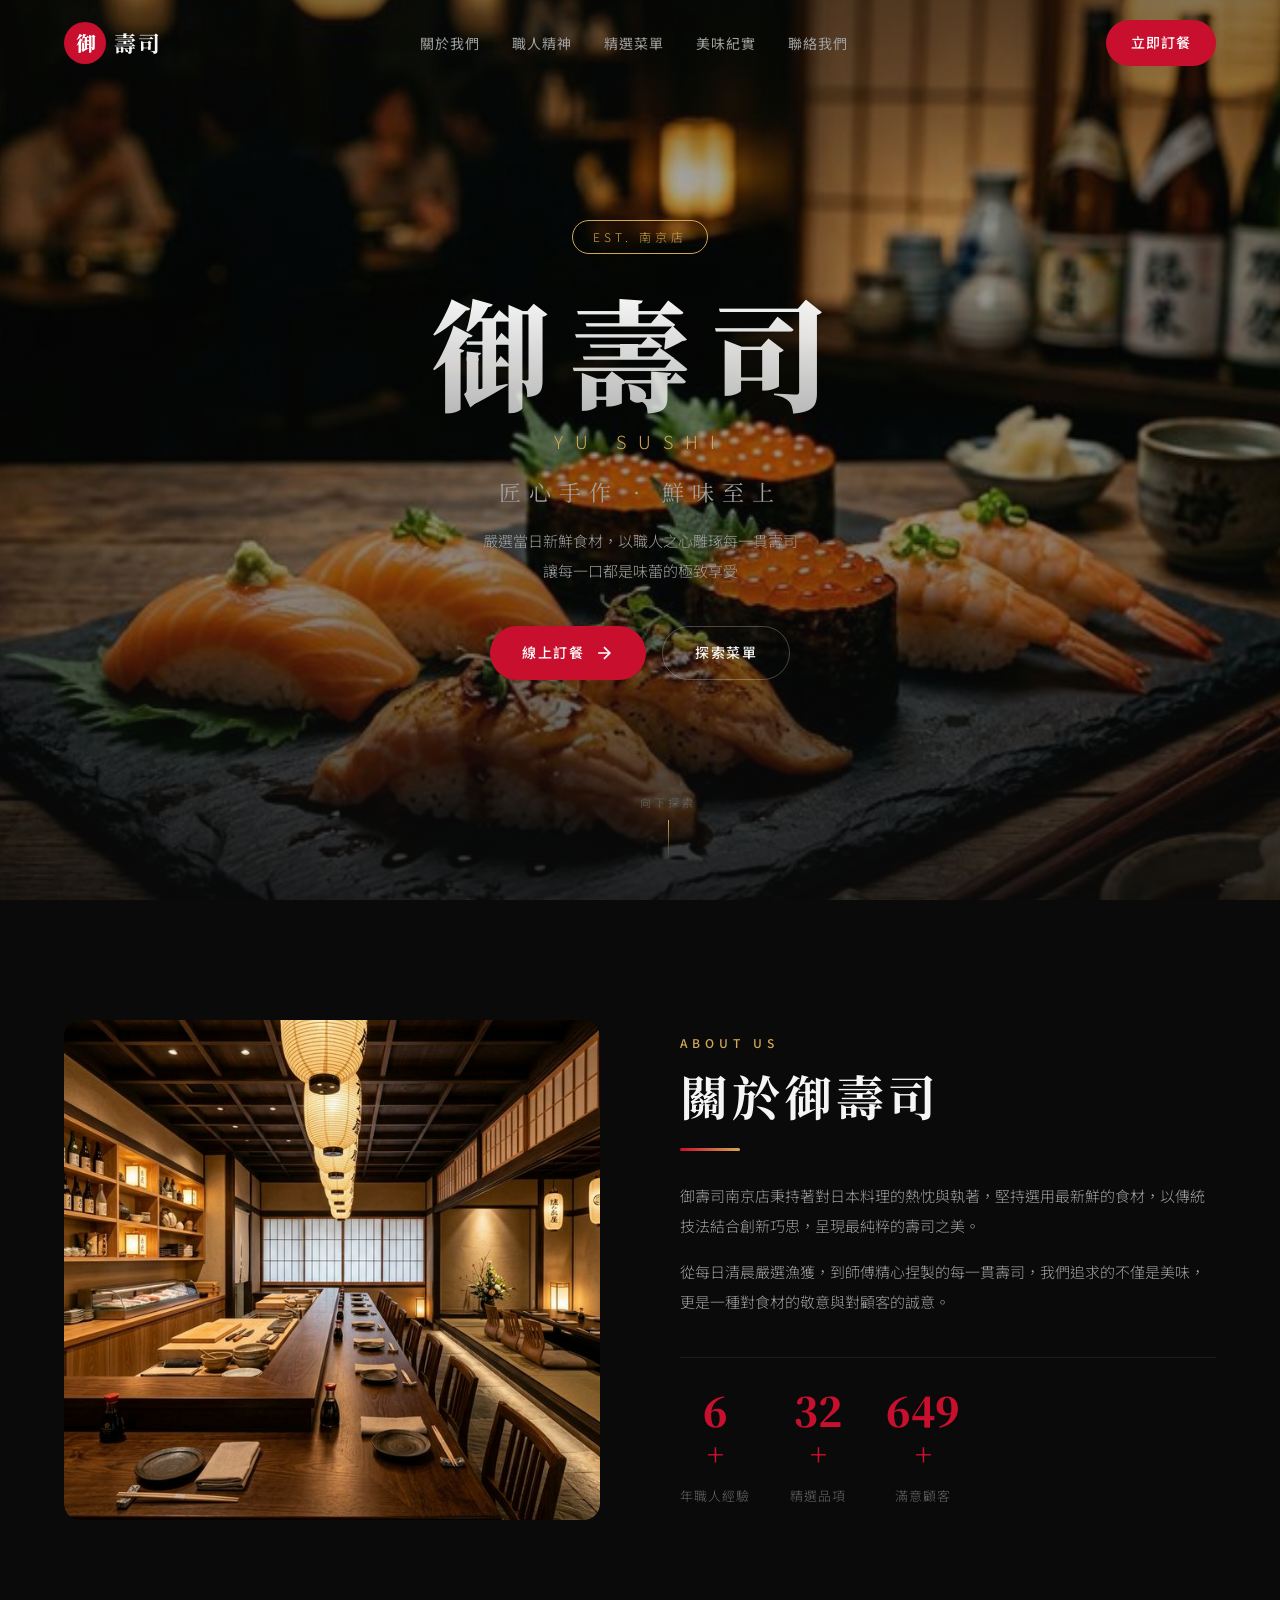
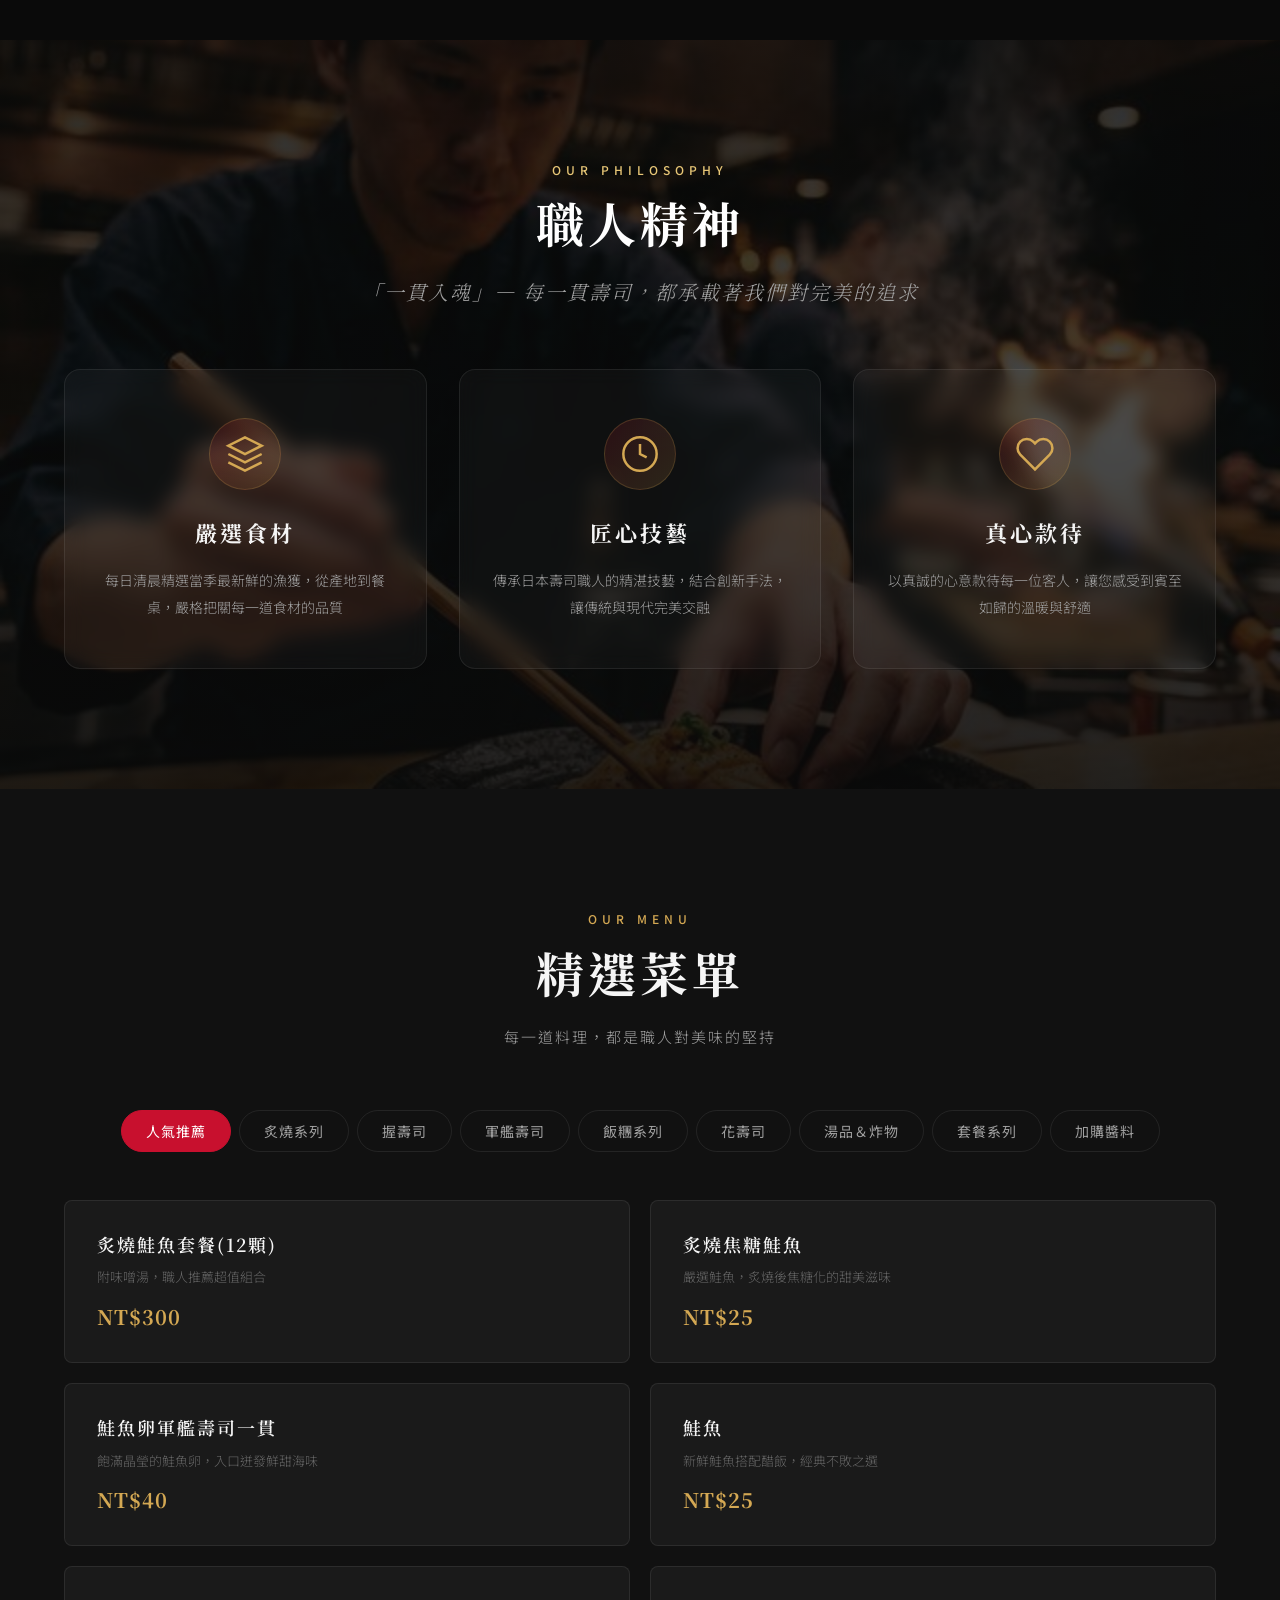
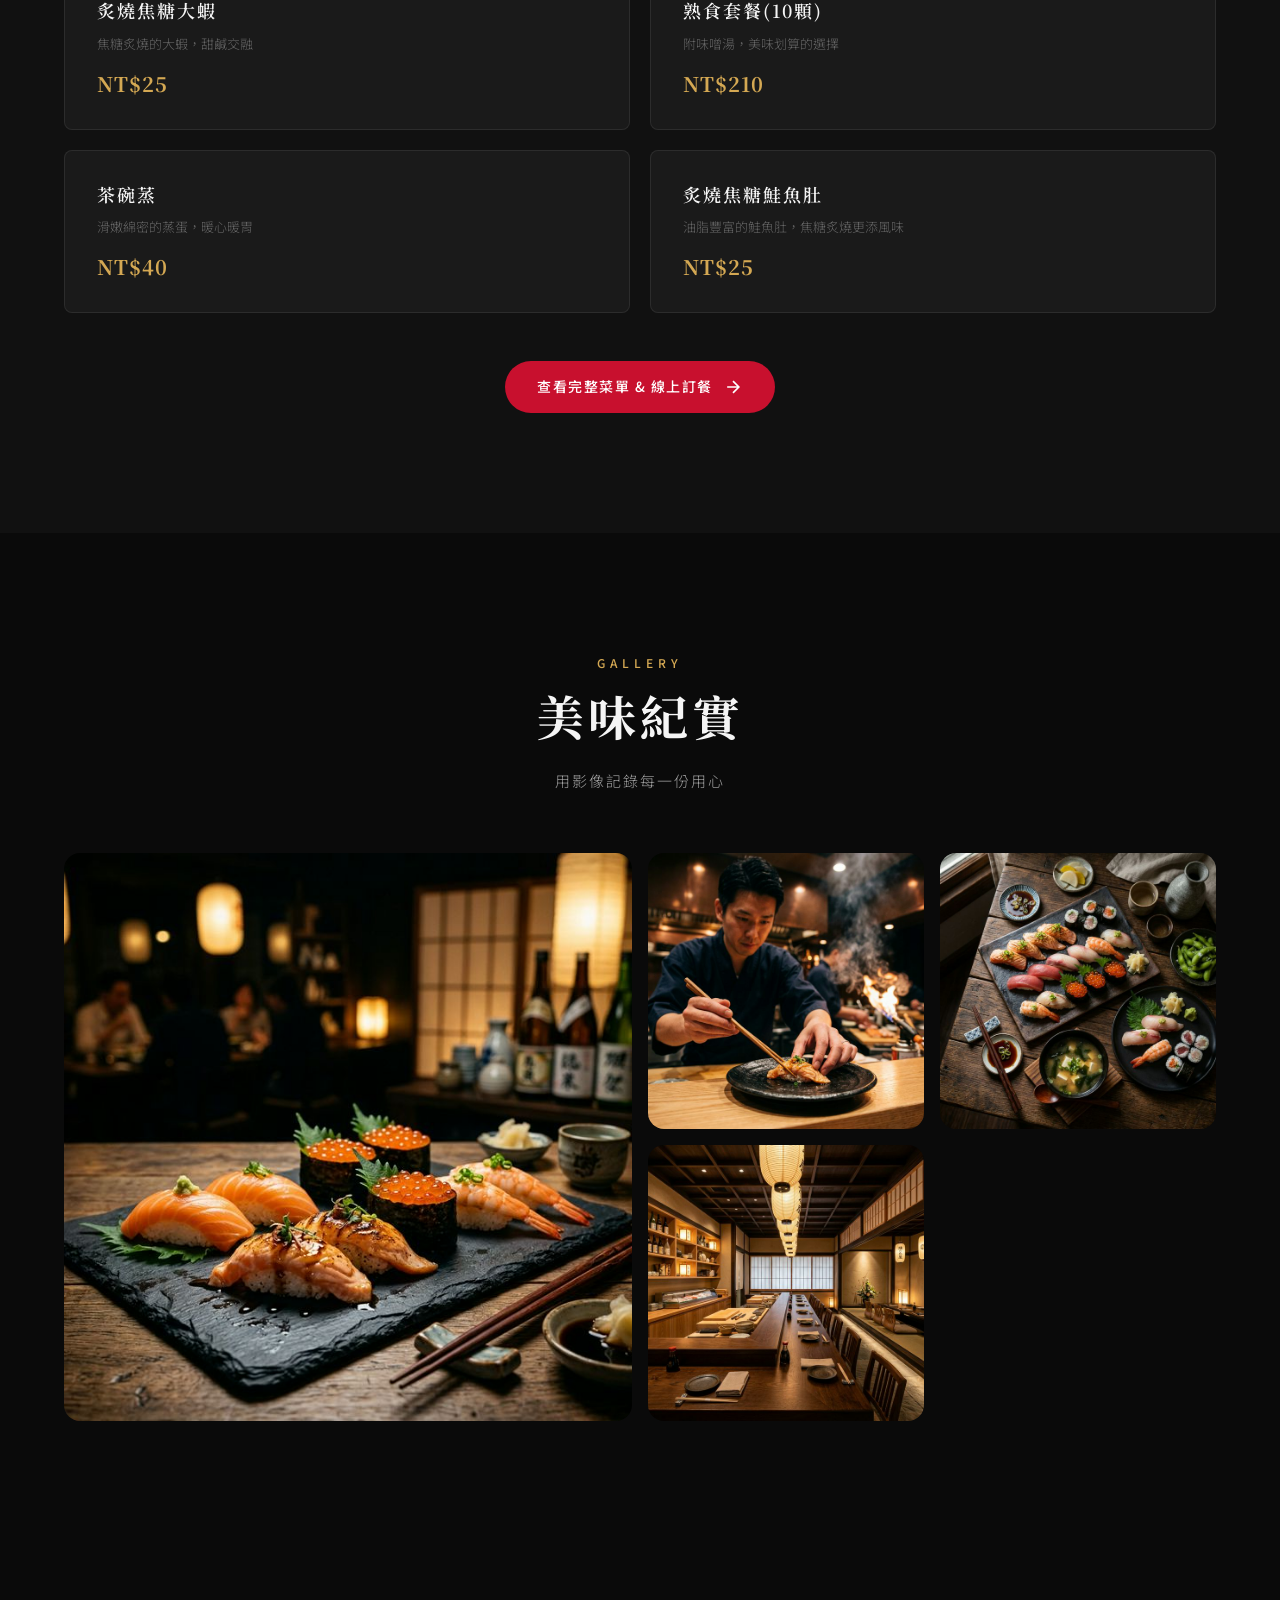
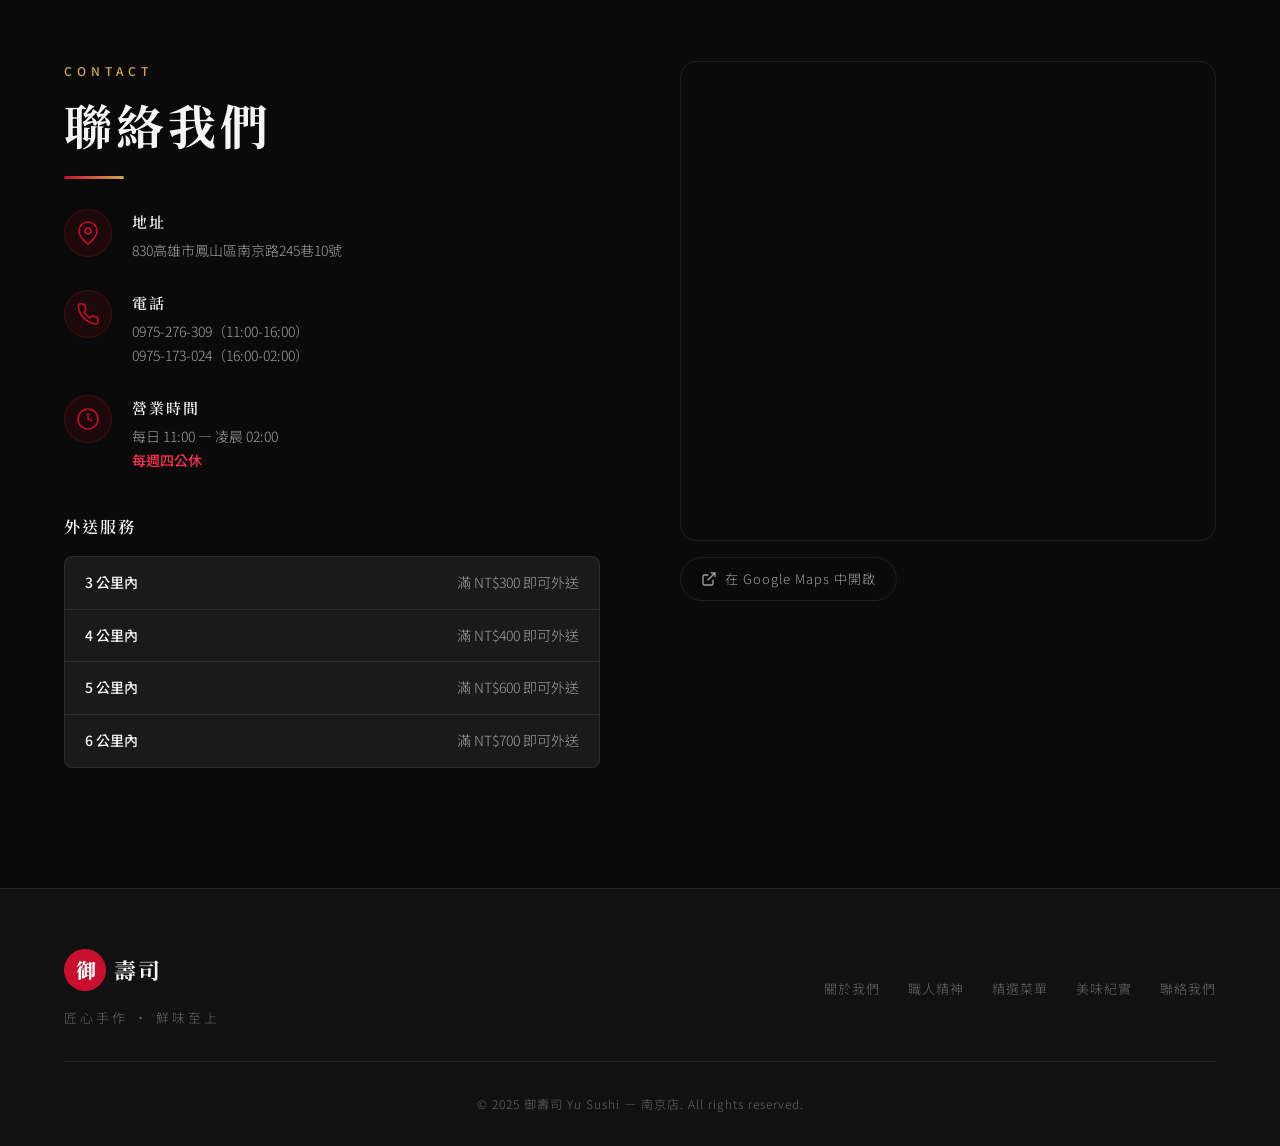
==== index.html @ 8e997b7d "Initial commit: Yu Sushi Website" ====
<!DOCTYPE html>
<html lang="zh-Hant">
<head>
    <meta charset="UTF-8">
    <meta name="viewport" content="width=device-width, initial-scale=1.0">
    <title>御壽司 Yu Sushi｜南京店 — 匠心手作壽司</title>
    <meta name="description" content="御壽司南京店 — 嚴選新鮮食材，匠心手作每一貫壽司。炙燒系列、握壽司、軍艦壽司，感受最純粹的日式美味。">
    <link rel="preconnect" href="https://fonts.googleapis.com">
    <link rel="preconnect" href="https://fonts.gstatic.com" crossorigin>
    <link href="https://fonts.googleapis.com/css2?family=Noto+Serif+TC:wght@400;600;700;900&family=Noto+Sans+TC:wght@300;400;500;700&display=swap" rel="stylesheet">
    <link rel="stylesheet" href="index.css">
</head>
<body>
    <!-- Navigation -->
    <nav id="navbar" class="navbar">
        <div class="nav-container">
            <a href="#hero" class="nav-logo">
                <span class="logo-icon">御</span>
                <span class="logo-text">壽司</span>
            </a>
            <ul class="nav-links">
                <li><a href="#about" data-section="about">關於我們</a></li>
                <li><a href="#philosophy" data-section="philosophy">職人精神</a></li>
                <li><a href="#menu" data-section="menu">精選菜單</a></li>
                <li><a href="#gallery" data-section="gallery">美味紀實</a></li>
                <li><a href="#contact" data-section="contact">聯絡我們</a></li>
            </ul>
            <a href="https://shop.ichefpos.com/store/tHs8E6WV/ordering" target="_blank" class="nav-cta">立即訂餐</a>
            <button class="nav-toggle" id="nav-toggle" aria-label="Toggle menu">
                <span></span><span></span><span></span>
            </button>
        </div>
    </nav>

    <!-- Mobile Menu -->
    <div class="mobile-menu" id="mobile-menu">
        <ul class="mobile-nav-links">
            <li><a href="#about">關於我們</a></li>
            <li><a href="#philosophy">職人精神</a></li>
            <li><a href="#menu">精選菜單</a></li>
            <li><a href="#gallery">美味紀實</a></li>
            <li><a href="#contact">聯絡我們</a></li>
            <li><a href="https://shop.ichefpos.com/store/tHs8E6WV/ordering" target="_blank" class="mobile-cta">立即訂餐</a></li>
        </ul>
    </div>

    <!-- Hero Section -->
    <section id="hero" class="hero">
        <div class="hero-bg">
            <img src="images/hero_sushi.png" alt="御壽司精選壽司拼盤" loading="eager">
            <div class="hero-overlay"></div>
        </div>
        <div class="hero-content">
            <div class="hero-badge">EST. 南京店</div>
            <h1 class="hero-title">
                <span class="hero-kanji">御壽司</span>
                <span class="hero-subtitle-en">Yu Sushi</span>
            </h1>
            <p class="hero-tagline">匠心手作 · 鮮味至上</p>
            <p class="hero-desc">嚴選當日新鮮食材，以職人之心雕琢每一貫壽司<br>讓每一口都是味蕾的極致享受</p>
            <div class="hero-actions">
                <a href="https://shop.ichefpos.com/store/tHs8E6WV/ordering" target="_blank" class="btn btn-primary">
                    <span>線上訂餐</span>
                    <svg width="20" height="20" viewBox="0 0 24 24" fill="none" stroke="currentColor" stroke-width="2"><path d="M5 12h14M12 5l7 7-7 7"/></svg>
                </a>
                <a href="#menu" class="btn btn-outline">探索菜單</a>
            </div>
        </div>
        <div class="hero-scroll">
            <span>向下探索</span>
            <div class="scroll-line"></div>
        </div>
    </section>

    <!-- About Section -->
    <section id="about" class="about section">
        <div class="container">
            <div class="about-grid">
                <div class="about-image reveal-left">
                    <img src="images/restaurant_interior.png" alt="御壽司店內環境" loading="lazy">
                    <div class="about-image-accent"></div>
                </div>
                <div class="about-content reveal-right">
                    <span class="section-label">About Us</span>
                    <h2 class="section-title">關於御壽司</h2>
                    <div class="about-divider"></div>
                    <p>御壽司南京店秉持著對日本料理的熱忱與執著，堅持選用最新鮮的食材，以傳統技法結合創新巧思，呈現最純粹的壽司之美。</p>
                    <p>從每日清晨嚴選漁獲，到師傅精心捏製的每一貫壽司，我們追求的不僅是美味，更是一種對食材的敬意與對顧客的誠意。</p>
                    <div class="about-stats">
                        <div class="stat">
                            <span class="stat-number" data-count="10">0</span><span class="stat-plus">+</span>
                            <span class="stat-label">年職人經驗</span>
                        </div>
                        <div class="stat">
                            <span class="stat-number" data-count="50">0</span><span class="stat-plus">+</span>
                            <span class="stat-label">精選品項</span>
                        </div>
                        <div class="stat">
                            <span class="stat-number" data-count="1000">0</span><span class="stat-plus">+</span>
                            <span class="stat-label">滿意顧客</span>
                        </div>
                    </div>
                </div>
            </div>
        </div>
    </section>

    <!-- Philosophy Section -->
    <section id="philosophy" class="philosophy section">
        <div class="philosophy-bg">
            <img src="images/chef_craft.png" alt="職人手作壽司" loading="lazy">
            <div class="philosophy-overlay"></div>
        </div>
        <div class="container">
            <div class="philosophy-content">
                <span class="section-label light">Our Philosophy</span>
                <h2 class="section-title light">職人精神</h2>
                <p class="philosophy-quote">「一貫入魂」— 每一貫壽司，都承載著我們對完美的追求</p>
                <div class="philosophy-cards">
                    <div class="phil-card reveal-up">
                        <div class="phil-icon">
                            <svg width="40" height="40" viewBox="0 0 24 24" fill="none" stroke="currentColor" stroke-width="1.5"><path d="M12 2L2 7l10 5 10-5-10-5zM2 17l10 5 10-5M2 12l10 5 10-5"/></svg>
                        </div>
                        <h3>嚴選食材</h3>
                        <p>每日清晨精選當季最新鮮的漁獲，從產地到餐桌，嚴格把關每一道食材的品質</p>
                    </div>
                    <div class="phil-card reveal-up" style="animation-delay: 0.2s">
                        <div class="phil-icon">
                            <svg width="40" height="40" viewBox="0 0 24 24" fill="none" stroke="currentColor" stroke-width="1.5"><circle cx="12" cy="12" r="10"/><path d="M12 6v6l4 2"/></svg>
                        </div>
                        <h3>匠心技藝</h3>
                        <p>傳承日本壽司職人的精湛技藝，結合創新手法，讓傳統與現代完美交融</p>
                    </div>
                    <div class="phil-card reveal-up" style="animation-delay: 0.4s">
                        <div class="phil-icon">
                            <svg width="40" height="40" viewBox="0 0 24 24" fill="none" stroke="currentColor" stroke-width="1.5"><path d="M20.84 4.61a5.5 5.5 0 0 0-7.78 0L12 5.67l-1.06-1.06a5.5 5.5 0 0 0-7.78 7.78l1.06 1.06L12 21.23l7.78-7.78 1.06-1.06a5.5 5.5 0 0 0 0-7.78z"/></svg>
                        </div>
                        <h3>真心款待</h3>
                        <p>以真誠的心意款待每一位客人，讓您感受到賓至如歸的溫暖與舒適</p>
                    </div>
                </div>
            </div>
        </div>
    </section>

    <!-- Menu Section -->
    <section id="menu" class="menu section">
        <div class="container">
            <span class="section-label center">Our Menu</span>
            <h2 class="section-title center">精選菜單</h2>
            <p class="section-subtitle">每一道料理，都是職人對美味的堅持</p>
            
            <div class="menu-tabs">
                <button class="menu-tab active" data-category="popular">人氣推薦</button>
                <button class="menu-tab" data-category="seared">炙燒系列</button>
                <button class="menu-tab" data-category="nigiri">握壽司</button>
                <button class="menu-tab" data-category="gunkan">軍艦壽司</button>
                <button class="menu-tab" data-category="riceball">飯糰系列</button>
                <button class="menu-tab" data-category="maki">花壽司</button>
                <button class="menu-tab" data-category="soup">湯品＆炸物</button>
                <button class="menu-tab" data-category="sets">套餐系列</button>
                <button class="menu-tab" data-category="sauce">加購醬料</button>
            </div>

            <div class="menu-grid" id="menu-grid">

                <!-- ======= 人氣推薦 (Popular) ======= -->
                <div class="menu-item" data-category="popular">
                    <div class="menu-item-content">
                        <h3>炙燒鮭魚套餐(12顆)</h3>
                        <p class="menu-item-desc">附味噌湯，職人推薦超值組合</p>
                        <span class="menu-price">NT$300</span>
                    </div>
                </div>
                <div class="menu-item" data-category="popular">
                    <div class="menu-item-content">
                        <h3>炙燒焦糖鮭魚</h3>
                        <p class="menu-item-desc">嚴選鮭魚，炙燒後焦糖化的甜美滋味</p>
                        <span class="menu-price">NT$25</span>
                    </div>
                </div>
                <div class="menu-item" data-category="popular">
                    <div class="menu-item-content">
                        <h3>鮭魚卵軍艦壽司一貫</h3>
                        <p class="menu-item-desc">飽滿晶瑩的鮭魚卵，入口迸發鮮甜海味</p>
                        <span class="menu-price">NT$40</span>
                    </div>
                </div>
                <div class="menu-item" data-category="popular">
                    <div class="menu-item-content">
                        <h3>鮭魚</h3>
                        <p class="menu-item-desc">新鮮鮭魚搭配醋飯，經典不敗之選</p>
                        <span class="menu-price">NT$25</span>
                    </div>
                </div>
                <div class="menu-item" data-category="popular">
                    <div class="menu-item-content">
                        <h3>炙燒焦糖大蝦</h3>
                        <p class="menu-item-desc">焦糖炙燒的大蝦，甜鹹交融</p>
                        <span class="menu-price">NT$25</span>
                    </div>
                </div>
                <div class="menu-item" data-category="popular">
                    <div class="menu-item-content">
                        <h3>熟食套餐(10顆)</h3>
                        <p class="menu-item-desc">附味噌湯，美味划算的選擇</p>
                        <span class="menu-price">NT$210</span>
                    </div>
                </div>
                <div class="menu-item" data-category="popular">
                    <div class="menu-item-content">
                        <h3>茶碗蒸</h3>
                        <p class="menu-item-desc">滑嫩綿密的蒸蛋，暖心暖胃</p>
                        <span class="menu-price">NT$40</span>
                    </div>
                </div>
                <div class="menu-item" data-category="popular">
                    <div class="menu-item-content">
                        <h3>炙燒焦糖鮭魚肚</h3>
                        <p class="menu-item-desc">油脂豐富的鮭魚肚，焦糖炙燒更添風味</p>
                        <span class="menu-price">NT$25</span>
                    </div>
                </div>

                <!-- ======= 炙燒系列 (Seared) ======= -->
                <!-- 鮭魚肚系列 -->
                <div class="menu-item" data-category="seared">
                    <div class="menu-item-content">
                        <h3>醬燒鮭魚肚</h3>
                        <p class="menu-item-desc">濃郁醬香搭配肥美鮭魚肚</p>
                        <span class="menu-price">NT$25</span>
                    </div>
                </div>
                <div class="menu-item" data-category="seared">
                    <div class="menu-item-content">
                        <h3>炙燒鮭魚肚</h3>
                        <p class="menu-item-desc">炙燒油脂豐富的鮭魚肚，香氣四溢</p>
                        <span class="menu-price">NT$25</span>
                    </div>
                </div>
                <div class="menu-item" data-category="seared">
                    <div class="menu-item-content">
                        <h3>炙燒蒜味鮭魚肚</h3>
                        <p class="menu-item-desc">蒜香與炙燒的完美結合</p>
                        <span class="menu-price">NT$25</span>
                    </div>
                </div>
                <div class="menu-item" data-category="seared">
                    <div class="menu-item-content">
                        <h3>炙燒起司鮭魚肚</h3>
                        <p class="menu-item-desc">濃郁起司搭配肥美鮭魚肚</p>
                        <span class="menu-price">NT$25</span>
                    </div>
                </div>
                <div class="menu-item" data-category="seared">
                    <div class="menu-item-content">
                        <h3>炙燒焦糖鮭魚肚</h3>
                        <p class="menu-item-desc">焦糖炙燒帶出鮭魚肚甜美層次</p>
                        <span class="menu-price">NT$25</span>
                    </div>
                </div>
                <!-- 大蝦系列 -->
                <div class="menu-item" data-category="seared">
                    <div class="menu-item-content">
                        <h3>醬燒大蝦</h3>
                        <p class="menu-item-desc">醬香大蝦，鮮甜彈牙</p>
                        <span class="menu-price">NT$25</span>
                    </div>
                </div>
                <div class="menu-item" data-category="seared">
                    <div class="menu-item-content">
                        <h3>炙燒起司大蝦</h3>
                        <p class="menu-item-desc">起司與大蝦的絕妙搭配</p>
                        <span class="menu-price">NT$25</span>
                    </div>
                </div>
                <div class="menu-item" data-category="seared">
                    <div class="menu-item-content">
                        <h3>炙燒蒜味大蝦</h3>
                        <p class="menu-item-desc">蒜香炙燒大蝦，風味獨特</p>
                        <span class="menu-price">NT$25</span>
                    </div>
                </div>
                <div class="menu-item" data-category="seared">
                    <div class="menu-item-content">
                        <h3>炙燒焦糖大蝦</h3>
                        <p class="menu-item-desc">焦糖炙燒的大蝦，甜鹹交融</p>
                        <span class="menu-price">NT$25</span>
                    </div>
                </div>
                <!-- 鮭魚系列 -->
                <div class="menu-item" data-category="seared">
                    <div class="menu-item-content">
                        <h3>醬燒鮭魚</h3>
                        <p class="menu-item-desc">醬汁燒烤鮭魚，濃郁可口</p>
                        <span class="menu-price">NT$25</span>
                    </div>
                </div>
                <div class="menu-item" data-category="seared">
                    <div class="menu-item-content">
                        <h3>炙燒起司鮭魚</h3>
                        <p class="menu-item-desc">起司與鮭魚的經典組合</p>
                        <span class="menu-price">NT$25</span>
                    </div>
                </div>
                <div class="menu-item" data-category="seared">
                    <div class="menu-item-content">
                        <h3>炙燒蒜味鮭魚</h3>
                        <p class="menu-item-desc">蒜香炙燒鮭魚，香氣逼人</p>
                        <span class="menu-price">NT$25</span>
                    </div>
                </div>
                <div class="menu-item" data-category="seared">
                    <div class="menu-item-content">
                        <h3>炙燒焦糖鮭魚</h3>
                        <p class="menu-item-desc">焦糖化表面帶出鮭魚的甜美層次</p>
                        <span class="menu-price">NT$25</span>
                    </div>
                </div>
                <!-- 其他炙燒 -->
                <div class="menu-item" data-category="seared">
                    <div class="menu-item-content">
                        <h3>炙燒生食級干貝</h3>
                        <p class="menu-item-desc">頂級干貝，炙燒後鮮甜更上層樓</p>
                        <span class="menu-price">NT$45</span>
                    </div>
                </div>
                <div class="menu-item" data-category="seared">
                    <div class="menu-item-content">
                        <h3>鹽烤鮮蝦</h3>
                        <p class="menu-item-desc">簡單鹽烤，保留鮮蝦原始鮮甜</p>
                        <span class="menu-price">NT$45</span>
                    </div>
                </div>
                <div class="menu-item" data-category="seared">
                    <div class="menu-item-content">
                        <h3>炙燒比目魚</h3>
                        <p class="menu-item-desc">炙燒比目魚，油脂細膩入口即化</p>
                        <span class="menu-price">NT$60</span>
                    </div>
                </div>
                <div class="menu-item" data-category="seared">
                    <div class="menu-item-content">
                        <h3>炙燒牛肉捲</h3>
                        <p class="menu-item-desc">香嫩牛肉搭配壽司飯，炙燒風味</p>
                        <span class="menu-price">NT$40</span>
                    </div>
                </div>
                <div class="menu-item" data-category="seared">
                    <div class="menu-item-content">
                        <h3>炙燒起司鮑魚</h3>
                        <p class="menu-item-desc">鮑魚搭配起司炙燒，奢華享受</p>
                        <span class="menu-price">NT$25</span>
                    </div>
                </div>
                <div class="menu-item" data-category="seared">
                    <div class="menu-item-content">
                        <h3>炙燒起司玉子</h3>
                        <p class="menu-item-desc">玉子燒搭配起司，甘甜濃郁</p>
                        <span class="menu-price">NT$30</span>
                    </div>
                </div>
                <!-- 豬肉捲系列 -->
                <div class="menu-item" data-category="seared">
                    <div class="menu-item-content">
                        <h3>起司豬肉捲</h3>
                        <p class="menu-item-desc">起司包裹豬肉捲，香濃可口</p>
                        <span class="menu-price">NT$35</span>
                    </div>
                </div>
                <div class="menu-item" data-category="seared">
                    <div class="menu-item-content">
                        <h3>醬燒豬肉捲</h3>
                        <p class="menu-item-desc">醬汁燒烤豬肉捲，鹹香開胃</p>
                        <span class="menu-price">NT$35</span>
                    </div>
                </div>
                <div class="menu-item" data-category="seared">
                    <div class="menu-item-content">
                        <h3>蒜味豬肉捲</h3>
                        <p class="menu-item-desc">蒜香豬肉捲，風味十足</p>
                        <span class="menu-price">NT$35</span>
                    </div>
                </div>
                <div class="menu-item" data-category="seared">
                    <div class="menu-item-content">
                        <h3>炙燒泡菜牛肉捲（微辣）</h3>
                        <p class="menu-item-desc">泡菜與牛肉的韓日融合，微辣開胃</p>
                        <span class="menu-price">NT$45</span>
                    </div>
                </div>
                <div class="menu-item" data-category="seared">
                    <div class="menu-item-content">
                        <h3>炙燒起司泡菜豬肉捲（微辣）</h3>
                        <p class="menu-item-desc">起司泡菜豬肉捲，多重滋味</p>
                        <span class="menu-price">NT$40</span>
                    </div>
                </div>
                <div class="menu-item" data-category="seared">
                    <div class="menu-item-content">
                        <h3>炙燒醬燒泡菜豬肉捲（微辣）</h3>
                        <p class="menu-item-desc">醬燒泡菜豬肉捲，鹹辣交融</p>
                        <span class="menu-price">NT$40</span>
                    </div>
                </div>
                <div class="menu-item" data-category="seared">
                    <div class="menu-item-content">
                        <h3>炙燒蒜味泡菜豬肉捲（微辣）</h3>
                        <p class="menu-item-desc">蒜味泡菜豬肉捲，風味獨特</p>
                        <span class="menu-price">NT$40</span>
                    </div>
                </div>

                <!-- ======= 握壽司 (Nigiri) ======= -->
                <div class="menu-item" data-category="nigiri">
                    <div class="menu-item-content">
                        <h3>鮭魚</h3>
                        <p class="menu-item-desc">新鮮鮭魚搭配醋飯，經典不敗之選</p>
                        <span class="menu-price">NT$25</span>
                    </div>
                </div>
                <div class="menu-item" data-category="nigiri">
                    <div class="menu-item-content">
                        <h3>鮭魚肚</h3>
                        <p class="menu-item-desc">油脂豐富的鮭魚肚，入口即化</p>
                        <span class="menu-price">NT$25</span>
                    </div>
                </div>
                <div class="menu-item" data-category="nigiri">
                    <div class="menu-item-content">
                        <h3>鮮蝦壽司</h3>
                        <p class="menu-item-desc">鮮甜彈牙的蝦肉，口感豐富</p>
                        <span class="menu-price">NT$45</span>
                    </div>
                </div>
                <div class="menu-item" data-category="nigiri">
                    <div class="menu-item-content">
                        <h3>生食級干貝</h3>
                        <p class="menu-item-desc">頂級生食干貝，鮮甜無比</p>
                        <span class="menu-price">NT$45</span>
                    </div>
                </div>
                <div class="menu-item" data-category="nigiri">
                    <div class="menu-item-content">
                        <h3>玉子</h3>
                        <p class="menu-item-desc">手作玉子燒，甘甜柔嫩的經典美味</p>
                        <span class="menu-price">NT$20</span>
                    </div>
                </div>
                <div class="menu-item" data-category="nigiri">
                    <div class="menu-item-content">
                        <h3>大蝦</h3>
                        <p class="menu-item-desc">碩大飽滿的蝦身，鮮美可口</p>
                        <span class="menu-price">NT$20</span>
                    </div>
                </div>
                <div class="menu-item" data-category="nigiri">
                    <div class="menu-item-content">
                        <h3>章魚握壽司</h3>
                        <p class="menu-item-desc">Q彈章魚搭配醋飯</p>
                        <span class="menu-price">NT$20</span>
                    </div>
                </div>
                <div class="menu-item" data-category="nigiri">
                    <div class="menu-item-content">
                        <h3>炸蝦壽司</h3>
                        <p class="menu-item-desc">酥脆炸蝦搭配醋飯，外酥內嫩</p>
                        <span class="menu-price">NT$45</span>
                    </div>
                </div>
                <div class="menu-item" data-category="nigiri">
                    <div class="menu-item-content">
                        <h3>豆皮握壽司兩貫</h3>
                        <p class="menu-item-desc">甜潤豆皮包裹醋飯，經典日式</p>
                        <span class="menu-price">NT$25</span>
                    </div>
                </div>
                <div class="menu-item" data-category="nigiri">
                    <div class="menu-item-content">
                        <h3>秋刀魚握壽司兩貫</h3>
                        <p class="menu-item-desc">秋刀魚壽司，鮮美油潤</p>
                        <span class="menu-price">NT$25</span>
                    </div>
                </div>
                <div class="menu-item" data-category="nigiri">
                    <div class="menu-item-content">
                        <h3>松葉蟹握壽司兩貫</h3>
                        <p class="menu-item-desc">松葉蟹肉，清甜細緻</p>
                        <span class="menu-price">NT$25</span>
                    </div>
                </div>
                <div class="menu-item" data-category="nigiri">
                    <div class="menu-item-content">
                        <h3>花枝兩貫</h3>
                        <p class="menu-item-desc">鮮甜花枝，Q彈口感</p>
                        <span class="menu-price">NT$45</span>
                    </div>
                </div>
                <div class="menu-item" data-category="nigiri">
                    <div class="menu-item-content">
                        <h3>煙燻鮭魚握壽司兩貫</h3>
                        <p class="menu-item-desc">煙燻風味鮭魚，獨特迷人</p>
                        <span class="menu-price">NT$45</span>
                    </div>
                </div>
                <div class="menu-item" data-category="nigiri">
                    <div class="menu-item-content">
                        <h3>櫻桃鴨握壽司</h3>
                        <p class="menu-item-desc">櫻桃鴨肉搭配醋飯，創新風味</p>
                        <span class="menu-price">NT$30</span>
                    </div>
                </div>

                <!-- ======= 軍艦壽司 (Gunkan) ======= -->
                <div class="menu-item" data-category="gunkan">
                    <div class="menu-item-content">
                        <h3>鮭魚卵軍艦壽司一貫</h3>
                        <p class="menu-item-desc">晶瑩剔透的鮭魚卵，滿滿鮮味</p>
                        <span class="menu-price">NT$40</span>
                    </div>
                </div>
                <div class="menu-item" data-category="gunkan">
                    <div class="menu-item-content">
                        <h3>醬燒牛肉軍艦壽司一貫</h3>
                        <p class="menu-item-desc">醬燒牛肉搭配軍艦壽司，鹹香美味</p>
                        <span class="menu-price">NT$25</span>
                    </div>
                </div>
                <div class="menu-item" data-category="gunkan">
                    <div class="menu-item-content">
                        <h3>泡菜軍艦壽司一貫（微辣）</h3>
                        <p class="menu-item-desc">韓式泡菜搭配軍艦壽司，清爽微辣</p>
                        <span class="menu-price">NT$20</span>
                    </div>
                </div>
                <div class="menu-item" data-category="gunkan">
                    <div class="menu-item-content">
                        <h3>蝦卵軍艦兩貫</h3>
                        <p class="menu-item-desc">細緻蝦卵，鮮美可口</p>
                        <span class="menu-price">NT$30</span>
                    </div>
                </div>
                <div class="menu-item" data-category="gunkan">
                    <div class="menu-item-content">
                        <h3>魚卵沙拉軍艦兩貫</h3>
                        <p class="menu-item-desc">魚卵沙拉，清爽鮮甜</p>
                        <span class="menu-price">NT$30</span>
                    </div>
                </div>
                <div class="menu-item" data-category="gunkan">
                    <div class="menu-item-content">
                        <h3>龍蝦沙拉軍艦兩貫</h3>
                        <p class="menu-item-desc">龍蝦沙拉，奢華享受</p>
                        <span class="menu-price">NT$30</span>
                    </div>
                </div>
                <div class="menu-item" data-category="gunkan">
                    <div class="menu-item-content">
                        <h3>鮪魚沙拉軍艦兩貫</h3>
                        <p class="menu-item-desc">鮪魚沙拉，經典美味</p>
                        <span class="menu-price">NT$30</span>
                    </div>
                </div>
                <div class="menu-item" data-category="gunkan">
                    <div class="menu-item-content">
                        <h3>鮑魚沙拉軍艦兩貫</h3>
                        <p class="menu-item-desc">鮑魚沙拉，鮮嫩爽口</p>
                        <span class="menu-price">NT$30</span>
                    </div>
                </div>
                <div class="menu-item" data-category="gunkan">
                    <div class="menu-item-content">
                        <h3>鰹魚櫻花蝦軍艦兩貫</h3>
                        <p class="menu-item-desc">鰹魚與櫻花蝦，雙重海味</p>
                        <span class="menu-price">NT$30</span>
                    </div>
                </div>
                <div class="menu-item" data-category="gunkan">
                    <div class="menu-item-content">
                        <h3>海瓜子軍艦兩貫</h3>
                        <p class="menu-item-desc">海瓜子鮮味，清甜可口</p>
                        <span class="menu-price">NT$30</span>
                    </div>
                </div>
                <div class="menu-item" data-category="gunkan">
                    <div class="menu-item-content">
                        <h3>干貝唇軍艦兩貫</h3>
                        <p class="menu-item-desc">干貝唇口感獨特，鮮美彈牙</p>
                        <span class="menu-price">NT$30</span>
                    </div>
                </div>
                <div class="menu-item" data-category="gunkan">
                    <div class="menu-item-content">
                        <h3>味付干貝軍艦兩貫</h3>
                        <p class="menu-item-desc">調味干貝，鮮甜入味</p>
                        <span class="menu-price">NT$30</span>
                    </div>
                </div>
                <div class="menu-item" data-category="gunkan">
                    <div class="menu-item-content">
                        <h3>辣味螺肉軍艦兩貫</h3>
                        <p class="menu-item-desc">辣味螺肉，爽脆帶勁</p>
                        <span class="menu-price">NT$30</span>
                    </div>
                </div>
                <div class="menu-item" data-category="gunkan">
                    <div class="menu-item-content">
                        <h3>玉絲軍艦兩貫</h3>
                        <p class="menu-item-desc">玉絲軍艦，清爽滑順</p>
                        <span class="menu-price">NT$30</span>
                    </div>
                </div>
                <div class="menu-item" data-category="gunkan">
                    <div class="menu-item-content">
                        <h3>玉米軍艦兩貫</h3>
                        <p class="menu-item-desc">清甜玉米，小朋友最愛</p>
                        <span class="menu-price">NT$30</span>
                    </div>
                </div>
                <div class="menu-item" data-category="gunkan">
                    <div class="menu-item-content">
                        <h3>海帶絲軍艦兩貫</h3>
                        <p class="menu-item-desc">爽脆海帶絲，清爽開胃</p>
                        <span class="menu-price">NT$30</span>
                    </div>
                </div>
                <div class="menu-item" data-category="gunkan">
                    <div class="menu-item-content">
                        <h3>肉鬆軍艦兩貫</h3>
                        <p class="menu-item-desc">鬆軟肉鬆，經典台式風味</p>
                        <span class="menu-price">NT$30</span>
                    </div>
                </div>

                <!-- ======= 飯糰系列 (Rice Ball) ======= -->
                <div class="menu-item" data-category="riceball">
                    <div class="menu-item-content">
                        <h3>肉鬆飯糰</h3>
                        <p class="menu-item-desc">經典肉鬆飯糰，鬆軟美味</p>
                        <span class="menu-price">NT$35</span>
                    </div>
                </div>
                <div class="menu-item" data-category="riceball">
                    <div class="menu-item-content">
                        <h3>鮪魚沙拉飯糰</h3>
                        <p class="menu-item-desc">鮪魚沙拉內餡，清爽飽足</p>
                        <span class="menu-price">NT$45</span>
                    </div>
                </div>
                <div class="menu-item" data-category="riceball">
                    <div class="menu-item-content">
                        <h3>龍蝦沙拉飯糰</h3>
                        <p class="menu-item-desc">龍蝦沙拉內餡，鮮美豐盛</p>
                        <span class="menu-price">NT$45</span>
                    </div>
                </div>
                <div class="menu-item" data-category="riceball">
                    <div class="menu-item-content">
                        <h3>魚卵沙拉飯糰</h3>
                        <p class="menu-item-desc">魚卵沙拉內餡，口感豐富</p>
                        <span class="menu-price">NT$45</span>
                    </div>
                </div>
                <div class="menu-item" data-category="riceball">
                    <div class="menu-item-content">
                        <h3>炙燒牛肉飯糰</h3>
                        <p class="menu-item-desc">炙燒牛肉包裹飯糰，香嫩多汁</p>
                        <span class="menu-price">NT$55</span>
                    </div>
                </div>
                <div class="menu-item" data-category="riceball">
                    <div class="menu-item-content">
                        <h3>鮭魚卵飯糰</h3>
                        <p class="menu-item-desc">滿滿鮭魚卵，奢華享受</p>
                        <span class="menu-price">NT$65</span>
                    </div>
                </div>

                <!-- ======= 花壽司 (Maki) ======= -->
                <div class="menu-item" data-category="maki">
                    <div class="menu-item-content">
                        <h3>肉鬆細卷</h3>
                        <p class="menu-item-desc">肉鬆細卷，經典入門款</p>
                        <span class="menu-price">NT$45</span>
                    </div>
                </div>
                <div class="menu-item" data-category="maki">
                    <div class="menu-item-content">
                        <h3>鮪魚沙拉細卷</h3>
                        <p class="menu-item-desc">鮪魚沙拉搭配海苔細卷</p>
                        <span class="menu-price">NT$45</span>
                    </div>
                </div>
                <div class="menu-item" data-category="maki">
                    <div class="menu-item-content">
                        <h3>龍蝦沙拉細卷</h3>
                        <p class="menu-item-desc">龍蝦沙拉搭配海苔細卷</p>
                        <span class="menu-price">NT$45</span>
                    </div>
                </div>
                <div class="menu-item" data-category="maki">
                    <div class="menu-item-content">
                        <h3>鮑魚沙拉細卷</h3>
                        <p class="menu-item-desc">鮑魚沙拉搭配海苔細卷</p>
                        <span class="menu-price">NT$45</span>
                    </div>
                </div>
                <div class="menu-item" data-category="maki">
                    <div class="menu-item-content">
                        <h3>魚卵沙拉細卷</h3>
                        <p class="menu-item-desc">魚卵沙拉搭配海苔細卷</p>
                        <span class="menu-price">NT$45</span>
                    </div>
                </div>
                <div class="menu-item" data-category="maki">
                    <div class="menu-item-content">
                        <h3>櫻花蝦捲</h3>
                        <p class="menu-item-desc">香酥櫻花蝦海苔卷</p>
                        <span class="menu-price">NT$45</span>
                    </div>
                </div>

                <!-- ======= 湯品＆炸物 (Soup & Fried) ======= -->
                <div class="menu-item" data-category="soup">
                    <div class="menu-item-content">
                        <h3>味噌湯</h3>
                        <p class="menu-item-desc">經典日式味噌湯，溫暖暖胃</p>
                        <span class="menu-price">NT$35</span>
                    </div>
                </div>
                <div class="menu-item" data-category="soup">
                    <div class="menu-item-content">
                        <h3>茶碗蒸</h3>
                        <p class="menu-item-desc">滑嫩綿密的蒸蛋，暖心暖胃</p>
                        <span class="menu-price">NT$40</span>
                    </div>
                </div>
                <div class="menu-item" data-category="soup">
                    <div class="menu-item-content">
                        <h3>炸蝦(3隻)</h3>
                        <p class="menu-item-desc">酥脆炸蝦三隻，外酥內嫩</p>
                        <span class="menu-price">NT$120</span>
                    </div>
                </div>

                <!-- ======= 套餐系列 (Set Meals) ======= -->
                <div class="menu-item" data-category="sets">
                    <div class="menu-item-content">
                        <h3>軍艦套餐(10顆)</h3>
                        <p class="menu-item-desc">10顆軍艦壽司，附味噌湯</p>
                        <span class="menu-price">NT$150</span>
                    </div>
                </div>
                <div class="menu-item" data-category="sets">
                    <div class="menu-item-content">
                        <h3>握壽司套餐</h3>
                        <p class="menu-item-desc">精選握壽司組合，附味噌湯</p>
                        <span class="menu-price">NT$160</span>
                    </div>
                </div>
                <div class="menu-item" data-category="sets">
                    <div class="menu-item-content">
                        <h3>熟食套餐(10顆)</h3>
                        <p class="menu-item-desc">10顆精選熟食壽司，附味噌湯</p>
                        <span class="menu-price">NT$210</span>
                    </div>
                </div>
                <div class="menu-item" data-category="sets">
                    <div class="menu-item-content">
                        <h3>醬燒豬肉捲套餐(6顆)</h3>
                        <p class="menu-item-desc">6顆醬燒豬肉捲，附味噌湯</p>
                        <span class="menu-price">NT$210</span>
                    </div>
                </div>
                <div class="menu-item" data-category="sets">
                    <div class="menu-item-content">
                        <h3>炙燒牛肉捲套餐(6顆)</h3>
                        <p class="menu-item-desc">6顆炙燒牛肉捲，附味噌湯</p>
                        <span class="menu-price">NT$240</span>
                    </div>
                </div>
                <div class="menu-item" data-category="sets">
                    <div class="menu-item-content">
                        <h3>炙燒鮭魚套餐(12顆)</h3>
                        <p class="menu-item-desc">12顆炙燒鮭魚，附味噌湯</p>
                        <span class="menu-price">NT$300</span>
                    </div>
                </div>
                <div class="menu-item" data-category="sets">
                    <div class="menu-item-content">
                        <h3>炙燒大蝦套餐(12顆)</h3>
                        <p class="menu-item-desc">12顆炙燒大蝦，附味噌湯</p>
                        <span class="menu-price">NT$300</span>
                    </div>
                </div>
                <div class="menu-item" data-category="sets">
                    <div class="menu-item-content">
                        <h3>炙燒鮭魚肚A套餐</h3>
                        <p class="menu-item-desc">鮭魚肚炙燒套餐A組合，附味噌湯</p>
                        <span class="menu-price">NT$300</span>
                    </div>
                </div>
                <div class="menu-item" data-category="sets">
                    <div class="menu-item-content">
                        <h3>炙燒鮭魚肚B套餐</h3>
                        <p class="menu-item-desc">鮭魚肚炙燒套餐B組合，附味噌湯</p>
                        <span class="menu-price">NT$300</span>
                    </div>
                </div>
                <div class="menu-item" data-category="sets">
                    <div class="menu-item-content">
                        <h3>炙燒生食級干貝鮮蝦套餐(各6顆)</h3>
                        <p class="menu-item-desc">干貝與鮮蝦各6顆，附味噌湯</p>
                        <span class="menu-price">NT$540</span>
                    </div>
                </div>

                <!-- ======= 加購醬料 (Sauces) ======= -->
                <div class="menu-item" data-category="sauce">
                    <div class="menu-item-content">
                        <h3>醬料組（醬油×1＋芥末×1）</h3>
                        <p class="menu-item-desc">基本醬料組合</p>
                        <span class="menu-price">NT$5</span>
                    </div>
                </div>
                <div class="menu-item" data-category="sauce">
                    <div class="menu-item-content">
                        <h3>醬油包×2</h3>
                        <p class="menu-item-desc">額外加購醬油</p>
                        <span class="menu-price">NT$5</span>
                    </div>
                </div>
                <div class="menu-item" data-category="sauce">
                    <div class="menu-item-content">
                        <h3>芥末包×2</h3>
                        <p class="menu-item-desc">額外加購芥末</p>
                        <span class="menu-price">NT$5</span>
                    </div>
                </div>
            </div>

            <div class="menu-cta">
                <a href="https://shop.ichefpos.com/store/tHs8E6WV/ordering" target="_blank" class="btn btn-primary">
                    <span>查看完整菜單 & 線上訂餐</span>
                    <svg width="20" height="20" viewBox="0 0 24 24" fill="none" stroke="currentColor" stroke-width="2"><path d="M5 12h14M12 5l7 7-7 7"/></svg>
                </a>
            </div>
        </div>
    </section>

    <!-- Gallery Section -->
    <section id="gallery" class="gallery section">
        <div class="container">
            <span class="section-label center">Gallery</span>
            <h2 class="section-title center">美味紀實</h2>
            <p class="section-subtitle">用影像記錄每一份用心</p>
            <div class="gallery-grid">
                <div class="gallery-item large reveal-up">
                    <img src="images/hero_sushi.png" alt="精選壽司拼盤" loading="lazy">
                    <div class="gallery-caption">
                        <h4>匠心拼盤</h4>
                        <p>職人精選的壽司饗宴</p>
                    </div>
                </div>
                <div class="gallery-item reveal-up" style="animation-delay: 0.1s">
                    <img src="images/chef_craft.png" alt="職人手作" loading="lazy">
                    <div class="gallery-caption">
                        <h4>職人手作</h4>
                        <p>一貫入魂的堅持</p>
                    </div>
                </div>
                <div class="gallery-item reveal-up" style="animation-delay: 0.2s">
                    <img src="images/menu_spread.png" alt="精緻料理" loading="lazy">
                    <div class="gallery-caption">
                        <h4>鮮味盛宴</h4>
                        <p>每一道都是藝術品</p>
                    </div>
                </div>
                <div class="gallery-item reveal-up" style="animation-delay: 0.3s">
                    <img src="images/restaurant_interior.png" alt="店內環境" loading="lazy">
                    <div class="gallery-caption">
                        <h4>雅致空間</h4>
                        <p>沉浸在日式氛圍中</p>
                    </div>
                </div>
            </div>
        </div>
    </section>

    <!-- Contact Section -->
    <section id="contact" class="contact section">
        <div class="container">
            <div class="contact-grid">
                <div class="contact-info reveal-left">
                    <span class="section-label">Contact</span>
                    <h2 class="section-title">聯絡我們</h2>
                    <div class="about-divider"></div>
                    <div class="contact-details">
                        <div class="contact-item">
                            <div class="contact-icon">
                                <svg width="24" height="24" viewBox="0 0 24 24" fill="none" stroke="currentColor" stroke-width="1.5"><path d="M21 10c0 7-9 13-9 13s-9-6-9-13a9 9 0 0118 0z"/><circle cx="12" cy="10" r="3"/></svg>
                            </div>
                            <div>
                                <h4>地址</h4>
                                <p><a href="https://maps.app.goo.gl/sp565jHns74WFVUC9" target="_blank" style="color: var(--color-text-secondary); transition: var(--transition);">830高雄市鳳山區南京路245巷10號</a></p>
                            </div>
                        </div>
                        <div class="contact-item">
                            <div class="contact-icon">
                                <svg width="24" height="24" viewBox="0 0 24 24" fill="none" stroke="currentColor" stroke-width="1.5"><path d="M22 16.92v3a2 2 0 01-2.18 2 19.79 19.79 0 01-8.63-3.07 19.5 19.5 0 01-6-6 19.79 19.79 0 01-3.07-8.67A2 2 0 014.11 2h3a2 2 0 012 1.72 12.84 12.84 0 00.7 2.81 2 2 0 01-.45 2.11L8.09 9.91a16 16 0 006 6l1.27-1.27a2 2 0 012.11-.45 12.84 12.84 0 002.81.7A2 2 0 0122 16.92z"/></svg>
                            </div>
                            <div>
                                <h4>電話</h4>
                                <p>0975-276-309（11:00-16:00）</p>
                                <p>0975-173-024（16:00-02:00）</p>
                            </div>
                        </div>
                        <div class="contact-item">
                            <div class="contact-icon">
                                <svg width="24" height="24" viewBox="0 0 24 24" fill="none" stroke="currentColor" stroke-width="1.5"><circle cx="12" cy="12" r="10"/><path d="M12 6v6l4 2"/></svg>
                            </div>
                            <div>
                                <h4>營業時間</h4>
                                <p>每日 11:00 — 凌晨 02:00</p>
                                <p class="text-accent">每週四公休</p>
                            </div>
                        </div>
                    </div>
                    <div class="contact-order">
                        <h4>外送服務</h4>
                        <div class="delivery-info">
                            <div class="delivery-row"><span>3 公里內</span><span>滿 NT$300 即可外送</span></div>
                            <div class="delivery-row"><span>4 公里內</span><span>滿 NT$400 即可外送</span></div>
                            <div class="delivery-row"><span>5 公里內</span><span>滿 NT$600 即可外送</span></div>
                            <div class="delivery-row"><span>6 公里內</span><span>滿 NT$700 即可外送</span></div>
                        </div>
                    </div>
                </div>
                <div class="contact-map reveal-right">
                    <div class="map-embed">
                        <iframe
                            src="https://www.google.com/maps/embed?pb=!1m18!1m12!1m3!1d3683.5!2d120.344767!3d22.6121547!2m3!1f0!2f0!3f0!3m2!1i1024!2i768!4f13.1!3m3!1m2!1s0x346e05351be5ef93%3A0xe445b1803dc9578e!2z5b6h5aO95Y-4IOWNl-S6rOW6lw!5e0!3m2!1szh-TW!2stw!4v1711000000000"
                            width="100%"
                            height="100%"
                            style="border:0; border-radius: 16px;"
                            allowfullscreen=""
                            loading="lazy"
                            referrerpolicy="no-referrer-when-downgrade">
                        </iframe>
                    </div>
                    <a href="https://maps.app.goo.gl/sp565jHns74WFVUC9" target="_blank" class="map-link">
                        <svg width="16" height="16" viewBox="0 0 24 24" fill="none" stroke="currentColor" stroke-width="2"><path d="M18 13v6a2 2 0 01-2 2H5a2 2 0 01-2-2V8a2 2 0 012-2h6M15 3h6v6M10 14L21 3"/></svg>
                        <span>在 Google Maps 中開啟</span>
                    </a>
                </div>
            </div>
        </div>
    </section>

    <!-- Footer -->
    <footer class="footer">
        <div class="container">
            <div class="footer-top">
                <div class="footer-brand">
                    <span class="logo-icon">御</span>
                    <span class="logo-text">壽司</span>
                    <p class="footer-tagline">匠心手作 · 鮮味至上</p>
                </div>
                <div class="footer-links">
                    <a href="#about">關於我們</a>
                    <a href="#philosophy">職人精神</a>
                    <a href="#menu">精選菜單</a>
                    <a href="#gallery">美味紀實</a>
                    <a href="#contact">聯絡我們</a>
                </div>
            </div>
            <div class="footer-bottom">
                <p>&copy; 2025 御壽司 Yu Sushi — 南京店. All rights reserved.</p>
            </div>
        </div>
    </footer>

    <script src="main.js"></script>
</body>
</html>
---- index.css ----
/* ===== Design System ===== */
:root {
    --color-bg: #0a0a0a;
    --color-bg-alt: #111111;
    --color-bg-card: #1a1a1a;
    --color-surface: #222222;
    --color-border: rgba(255, 255, 255, 0.08);
    --color-text: #f5f5f5;
    --color-text-secondary: #a0a0a0;
    --color-text-muted: #666666;
    --color-accent: #c8102e;
    --color-accent-dark: #9e0c24;
    --color-accent-light: #ff2d4f;
    --color-gold: #d4a853;
    --color-gold-light: #e8c777;
    --font-display: 'Noto Serif TC', serif;
    --font-body: 'Noto Sans TC', sans-serif;
    --transition: 0.3s cubic-bezier(0.4, 0, 0.2, 1);
    --transition-slow: 0.6s cubic-bezier(0.4, 0, 0.2, 1);
    --radius: 8px;
    --radius-lg: 16px;
}

/* ===== Reset & Base ===== */
*,*::before,*::after { margin:0; padding:0; box-sizing:border-box; }

html {
    scroll-behavior: smooth;
    scroll-padding-top: 80px;
}

body {
    font-family: var(--font-body);
    background: var(--color-bg);
    color: var(--color-text);
    line-height: 1.7;
    font-weight: 300;
    overflow-x: hidden;
    -webkit-font-smoothing: antialiased;
}

img { max-width:100%; height:auto; display:block; }
a { color:inherit; text-decoration:none; }
ul { list-style:none; }

.container {
    max-width: 1200px;
    margin: 0 auto;
    padding: 0 24px;
}

.section { padding: 120px 0; }

/* ===== Navigation ===== */
.navbar {
    position: fixed;
    top: 0;
    left: 0;
    width: 100%;
    z-index: 1000;
    padding: 20px 0;
    transition: var(--transition);
}

.navbar.scrolled {
    background: rgba(10, 10, 10, 0.92);
    backdrop-filter: blur(20px);
    -webkit-backdrop-filter: blur(20px);
    padding: 12px 0;
    border-bottom: 1px solid var(--color-border);
}

.nav-container {
    max-width: 1200px;
    margin: 0 auto;
    padding: 0 24px;
    display: flex;
    align-items: center;
    justify-content: space-between;
}

.nav-logo {
    display: flex;
    align-items: center;
    gap: 8px;
    z-index: 1001;
}

.logo-icon {
    display: inline-flex;
    align-items: center;
    justify-content: center;
    width: 42px;
    height: 42px;
    background: var(--color-accent);
    color: white;
    border-radius: 50%;
    font-family: var(--font-display);
    font-size: 20px;
    font-weight: 900;
    letter-spacing: -1px;
}

.logo-text {
    font-family: var(--font-display);
    font-size: 22px;
    font-weight: 700;
    letter-spacing: 2px;
}

.nav-links {
    display: flex;
    gap: 32px;
}

.nav-links a {
    font-size: 14px;
    font-weight: 400;
    letter-spacing: 1px;
    color: var(--color-text-secondary);
    transition: var(--transition);
    position: relative;
    padding: 4px 0;
}

.nav-links a::after {
    content: '';
    position: absolute;
    bottom: -2px;
    left: 0;
    width: 0;
    height: 2px;
    background: var(--color-accent);
    transition: var(--transition);
}

.nav-links a:hover,
.nav-links a.active {
    color: var(--color-text);
}

.nav-links a:hover::after,
.nav-links a.active::after {
    width: 100%;
}

.nav-cta {
    display: inline-flex;
    align-items: center;
    padding: 10px 24px;
    background: var(--color-accent);
    color: white;
    border-radius: 50px;
    font-size: 14px;
    font-weight: 500;
    letter-spacing: 1px;
    transition: var(--transition);
    border: 1px solid transparent;
}

.nav-cta:hover {
    background: var(--color-accent-light);
    transform: translateY(-1px);
    box-shadow: 0 4px 20px rgba(200, 16, 46, 0.4);
}

.nav-toggle {
    display: none;
    flex-direction: column;
    gap: 5px;
    background: none;
    border: none;
    cursor: pointer;
    padding: 4px;
    z-index: 1001;
}

.nav-toggle span {
    width: 24px;
    height: 2px;
    background: var(--color-text);
    transition: var(--transition);
    border-radius: 2px;
}

.nav-toggle.active span:nth-child(1) {
    transform: translateY(7px) rotate(45deg);
}
.nav-toggle.active span:nth-child(2) {
    opacity: 0;
}
.nav-toggle.active span:nth-child(3) {
    transform: translateY(-7px) rotate(-45deg);
}

.mobile-menu {
    position: fixed;
    top: 0;
    left: 0;
    width: 100%;
    height: 100vh;
    background: rgba(10, 10, 10, 0.98);
    backdrop-filter: blur(20px);
    z-index: 999;
    display: flex;
    align-items: center;
    justify-content: center;
    opacity: 0;
    pointer-events: none;
    transition: var(--transition);
}

.mobile-menu.active {
    opacity: 1;
    pointer-events: all;
}

.mobile-nav-links {
    text-align: center;
    display: flex;
    flex-direction: column;
    gap: 24px;
}

.mobile-nav-links a {
    font-family: var(--font-display);
    font-size: 28px;
    font-weight: 600;
    letter-spacing: 3px;
    color: var(--color-text-secondary);
    transition: var(--transition);
}

.mobile-nav-links a:hover {
    color: var(--color-accent-light);
}

.mobile-cta {
    display: inline-block;
    margin-top: 16px;
    padding: 14px 40px;
    background: var(--color-accent) !important;
    color: white !important;
    border-radius: 50px;
    font-family: var(--font-body) !important;
    font-size: 16px !important;
    font-weight: 500 !important;
    letter-spacing: 2px !important;
}

/* ===== Hero ===== */
.hero {
    position: relative;
    height: 100vh;
    min-height: 700px;
    display: flex;
    align-items: center;
    justify-content: center;
    overflow: hidden;
}

.hero-bg {
    position: absolute;
    inset: 0;
}

.hero-bg img {
    width: 100%;
    height: 100%;
    object-fit: cover;
    transform: scale(1.05);
    animation: heroZoom 20s ease-in-out infinite alternate;
}

@keyframes heroZoom {
    0% { transform: scale(1.05); }
    100% { transform: scale(1.15); }
}

.hero-overlay {
    position: absolute;
    inset: 0;
    background: linear-gradient(
        180deg,
        rgba(10, 10, 10, 0.5) 0%,
        rgba(10, 10, 10, 0.3) 30%,
        rgba(10, 10, 10, 0.5) 70%,
        rgba(10, 10, 10, 0.85) 100%
    );
}

.hero-content {
    position: relative;
    text-align: center;
    z-index: 2;
    padding: 0 24px;
}

.hero-badge {
    display: inline-block;
    padding: 6px 20px;
    border: 1px solid var(--color-gold);
    color: var(--color-gold);
    font-size: 12px;
    letter-spacing: 4px;
    text-transform: uppercase;
    margin-bottom: 24px;
    border-radius: 50px;
    animation: fadeInDown 1s ease forwards;
}

.hero-title {
    margin-bottom: 16px;
}

.hero-kanji {
    display: block;
    font-family: var(--font-display);
    font-size: clamp(60px, 10vw, 120px);
    font-weight: 900;
    letter-spacing: 20px;
    line-height: 1.2;
    background: linear-gradient(180deg, #fff 0%, rgba(255,255,255,0.7) 100%);
    -webkit-background-clip: text;
    -webkit-text-fill-color: transparent;
    background-clip: text;
    animation: fadeInUp 1s 0.2s ease forwards;
    opacity: 0;
}

.hero-subtitle-en {
    display: block;
    font-family: var(--font-body);
    font-size: clamp(14px, 2vw, 18px);
    font-weight: 300;
    letter-spacing: 12px;
    text-transform: uppercase;
    color: var(--color-gold);
    margin-top: 4px;
    animation: fadeInUp 1s 0.4s ease forwards;
    opacity: 0;
}

.hero-tagline {
    font-family: var(--font-display);
    font-size: clamp(16px, 2.5vw, 22px);
    font-weight: 400;
    letter-spacing: 8px;
    color: var(--color-text-secondary);
    margin-bottom: 16px;
    animation: fadeInUp 1s 0.6s ease forwards;
    opacity: 0;
}

.hero-desc {
    font-size: 15px;
    color: var(--color-text-secondary);
    line-height: 2;
    margin-bottom: 40px;
    animation: fadeInUp 1s 0.8s ease forwards;
    opacity: 0;
}

.hero-actions {
    display: flex;
    gap: 16px;
    justify-content: center;
    flex-wrap: wrap;
    animation: fadeInUp 1s 1s ease forwards;
    opacity: 0;
}

.hero-scroll {
    position: absolute;
    bottom: 40px;
    left: 50%;
    transform: translateX(-50%);
    display: flex;
    flex-direction: column;
    align-items: center;
    gap: 8px;
    z-index: 2;
    animation: fadeInUp 1s 1.2s ease forwards;
    opacity: 0;
}

.hero-scroll span {
    font-size: 11px;
    letter-spacing: 3px;
    text-transform: uppercase;
    color: var(--color-text-muted);
}

.scroll-line {
    width: 1px;
    height: 40px;
    background: linear-gradient(180deg, var(--color-gold), transparent);
    animation: scrollPulse 2s ease-in-out infinite;
}

@keyframes scrollPulse {
    0%, 100% { opacity: 0.3; transform: scaleY(0.6); }
    50% { opacity: 1; transform: scaleY(1); }
}

@keyframes fadeInUp {
    from { opacity: 0; transform: translateY(30px); }
    to { opacity: 1; transform: translateY(0); }
}

@keyframes fadeInDown {
    from { opacity: 0; transform: translateY(-20px); }
    to { opacity: 1; transform: translateY(0); }
}

/* ===== Buttons ===== */
.btn {
    display: inline-flex;
    align-items: center;
    gap: 10px;
    padding: 14px 32px;
    border-radius: 50px;
    font-size: 14px;
    font-weight: 500;
    letter-spacing: 1.5px;
    transition: var(--transition);
    cursor: pointer;
    border: none;
    font-family: var(--font-body);
}

.btn-primary {
    background: var(--color-accent);
    color: white;
}

.btn-primary:hover {
    background: var(--color-accent-light);
    transform: translateY(-2px);
    box-shadow: 0 8px 30px rgba(200, 16, 46, 0.35);
}

.btn-outline {
    background: transparent;
    color: var(--color-text);
    border: 1px solid rgba(255,255,255,0.25);
}

.btn-outline:hover {
    border-color: var(--color-gold);
    color: var(--color-gold);
    transform: translateY(-2px);
}

.btn-sm {
    padding: 10px 24px;
    font-size: 13px;
}

/* ===== Section Labels ===== */
.section-label {
    display: block;
    font-size: 12px;
    font-weight: 500;
    letter-spacing: 5px;
    text-transform: uppercase;
    color: var(--color-gold);
    margin-bottom: 12px;
}

.section-label.center { text-align: center; }
.section-label.light { color: var(--color-gold-light); }

.section-title {
    font-family: var(--font-display);
    font-size: clamp(32px, 4vw, 48px);
    font-weight: 700;
    letter-spacing: 4px;
    line-height: 1.3;
    margin-bottom: 20px;
}

.section-title.center { text-align: center; }
.section-title.light { color: white; }

.section-subtitle {
    text-align: center;
    color: var(--color-text-secondary);
    font-size: 15px;
    letter-spacing: 2px;
    margin-bottom: 60px;
}

.about-divider {
    width: 60px;
    height: 3px;
    background: linear-gradient(90deg, var(--color-accent), var(--color-gold));
    margin-bottom: 30px;
    border-radius: 2px;
}

/* ===== About ===== */
.about-grid {
    display: grid;
    grid-template-columns: 1fr 1fr;
    gap: 80px;
    align-items: center;
}

.about-image {
    position: relative;
    border-radius: var(--radius-lg);
    overflow: hidden;
}

.about-image img {
    width: 100%;
    height: 500px;
    object-fit: cover;
    border-radius: var(--radius-lg);
    transition: var(--transition-slow);
}

.about-image:hover img {
    transform: scale(1.03);
}

.about-image-accent {
    position: absolute;
    bottom: -16px;
    right: -16px;
    width: 200px;
    height: 200px;
    border: 2px solid var(--color-gold);
    border-radius: var(--radius-lg);
    opacity: 0.3;
    z-index: -1;
}

.about-content p {
    color: var(--color-text-secondary);
    font-size: 15px;
    margin-bottom: 16px;
    line-height: 2;
}

.about-stats {
    display: flex;
    gap: 40px;
    margin-top: 40px;
    padding-top: 32px;
    border-top: 1px solid var(--color-border);
}

.stat { text-align: center; }

.stat-number {
    display: block;
    font-family: var(--font-display);
    font-size: 40px;
    font-weight: 900;
    color: var(--color-accent);
    line-height: 1;
}

.stat-plus {
    font-family: var(--font-display);
    font-size: 28px;
    font-weight: 700;
    color: var(--color-accent);
}

.stat-label {
    display: block;
    font-size: 13px;
    color: var(--color-text-muted);
    margin-top: 8px;
    letter-spacing: 1px;
}

/* ===== Philosophy ===== */
.philosophy {
    position: relative;
    overflow: hidden;
}

.philosophy-bg {
    position: absolute;
    inset: 0;
}

.philosophy-bg img {
    width: 100%;
    height: 100%;
    object-fit: cover;
}

.philosophy-overlay {
    position: absolute;
    inset: 0;
    background: linear-gradient(
        180deg,
        rgba(10, 10, 10, 0.85) 0%,
        rgba(10, 10, 10, 0.75) 50%,
        rgba(10, 10, 10, 0.9) 100%
    );
}

.philosophy .container {
    position: relative;
    z-index: 2;
}

.philosophy-content {
    text-align: center;
}

.philosophy-quote {
    font-family: var(--font-display);
    font-size: clamp(16px, 2.5vw, 20px);
    color: var(--color-text-secondary);
    letter-spacing: 2px;
    margin-bottom: 60px;
    font-style: italic;
}

.philosophy-cards {
    display: grid;
    grid-template-columns: repeat(3, 1fr);
    gap: 32px;
}

.phil-card {
    background: rgba(255, 255, 255, 0.03);
    border: 1px solid var(--color-border);
    border-radius: var(--radius-lg);
    padding: 48px 32px;
    text-align: center;
    transition: var(--transition);
    backdrop-filter: blur(10px);
}

.phil-card:hover {
    background: rgba(255, 255, 255, 0.06);
    border-color: var(--color-gold);
    transform: translateY(-8px);
    box-shadow: 0 20px 60px rgba(0,0,0,0.3);
}

.phil-icon {
    width: 72px;
    height: 72px;
    margin: 0 auto 24px;
    display: flex;
    align-items: center;
    justify-content: center;
    border-radius: 50%;
    background: linear-gradient(135deg, rgba(200,16,46,0.15), rgba(212,168,83,0.15));
    border: 1px solid rgba(212,168,83,0.2);
    color: var(--color-gold);
}

.phil-card h3 {
    font-family: var(--font-display);
    font-size: 22px;
    font-weight: 700;
    letter-spacing: 3px;
    margin-bottom: 16px;
}

.phil-card p {
    color: var(--color-text-secondary);
    font-size: 14px;
    line-height: 1.9;
}

/* ===== Menu ===== */
.menu {
    background: var(--color-bg-alt);
}

.menu-tabs {
    display: flex;
    gap: 8px;
    justify-content: center;
    flex-wrap: wrap;
    margin-bottom: 48px;
}

.menu-tab {
    padding: 10px 24px;
    background: transparent;
    color: var(--color-text-secondary);
    border: 1px solid var(--color-border);
    border-radius: 50px;
    font-size: 14px;
    font-weight: 400;
    letter-spacing: 1px;
    cursor: pointer;
    transition: var(--transition);
    font-family: var(--font-body);
}

.menu-tab:hover {
    border-color: var(--color-text-muted);
    color: var(--color-text);
}

.menu-tab.active {
    background: var(--color-accent);
    border-color: var(--color-accent);
    color: white;
}

.menu-grid {
    display: grid;
    grid-template-columns: repeat(2, 1fr);
    gap: 20px;
    margin-bottom: 48px;
}

.menu-item {
    background: var(--color-bg-card);
    border: 1px solid var(--color-border);
    border-radius: var(--radius);
    padding: 28px 32px;
    transition: var(--transition);
    position: relative;
    overflow: hidden;
}

.menu-item::before {
    content: '';
    position: absolute;
    top: 0;
    left: 0;
    width: 3px;
    height: 0;
    background: linear-gradient(180deg, var(--color-accent), var(--color-gold));
    transition: var(--transition);
}

.menu-item:hover {
    border-color: rgba(200,16,46,0.3);
    transform: translateY(-4px);
    box-shadow: 0 10px 40px rgba(0,0,0,0.3);
}

.menu-item:hover::before {
    height: 100%;
}

.menu-item-content h3 {
    font-family: var(--font-display);
    font-size: 18px;
    font-weight: 600;
    letter-spacing: 2px;
    margin-bottom: 8px;
}

.menu-item-desc {
    font-size: 13px;
    color: var(--color-text-muted);
    margin-bottom: 12px;
    line-height: 1.6;
}

.menu-price {
    font-family: var(--font-display);
    font-size: 20px;
    font-weight: 700;
    color: var(--color-gold);
    letter-spacing: 1px;
}

.menu-cta {
    text-align: center;
}

.menu-item.hidden {
    display: none;
}

/* ===== Gallery ===== */
.gallery-grid {
    display: grid;
    grid-template-columns: repeat(4, 1fr);
    grid-template-rows: auto auto;
    gap: 16px;
}

.gallery-item {
    position: relative;
    border-radius: var(--radius-lg);
    overflow: hidden;
    cursor: pointer;
}

.gallery-item.large {
    grid-column: span 2;
    grid-row: span 2;
}

.gallery-item img {
    width: 100%;
    height: 100%;
    object-fit: cover;
    transition: var(--transition-slow);
    min-height: 250px;
}

.gallery-item.large img {
    min-height: 520px;
}

.gallery-item:hover img {
    transform: scale(1.08);
}

.gallery-caption {
    position: absolute;
    bottom: 0;
    left: 0;
    right: 0;
    padding: 24px;
    background: linear-gradient(0deg, rgba(0,0,0,0.8) 0%, transparent 100%);
    transform: translateY(20px);
    opacity: 0;
    transition: var(--transition);
}

.gallery-item:hover .gallery-caption {
    transform: translateY(0);
    opacity: 1;
}

.gallery-caption h4 {
    font-family: var(--font-display);
    font-size: 18px;
    font-weight: 600;
    letter-spacing: 2px;
    margin-bottom: 4px;
}

.gallery-caption p {
    font-size: 13px;
    color: var(--color-text-secondary);
}

/* ===== Contact ===== */
.contact {
    background: var(--color-bg);
}

.contact-grid {
    display: grid;
    grid-template-columns: 1fr 1fr;
    gap: 80px;
    align-items: start;
}

.contact-details {
    display: flex;
    flex-direction: column;
    gap: 28px;
    margin-bottom: 40px;
}

.contact-item {
    display: flex;
    gap: 20px;
    align-items: flex-start;
}

.contact-icon {
    width: 48px;
    height: 48px;
    min-width: 48px;
    display: flex;
    align-items: center;
    justify-content: center;
    border-radius: 50%;
    background: rgba(200, 16, 46, 0.1);
    border: 1px solid rgba(200, 16, 46, 0.2);
    color: var(--color-accent);
}

.contact-item h4 {
    font-family: var(--font-display);
    font-size: 15px;
    font-weight: 600;
    letter-spacing: 2px;
    margin-bottom: 4px;
}

.contact-item p {
    font-size: 14px;
    color: var(--color-text-secondary);
    line-height: 1.7;
}

.text-accent {
    color: var(--color-accent-light) !important;
    font-weight: 500;
}

.contact-order h4 {
    font-family: var(--font-display);
    font-size: 16px;
    font-weight: 600;
    letter-spacing: 2px;
    margin-bottom: 16px;
}

.delivery-info {
    background: var(--color-bg-card);
    border: 1px solid var(--color-border);
    border-radius: var(--radius);
    overflow: hidden;
}

.delivery-row {
    display: flex;
    justify-content: space-between;
    padding: 14px 20px;
    font-size: 14px;
    color: var(--color-text-secondary);
    border-bottom: 1px solid var(--color-border);
}

.delivery-row:last-child { border-bottom: none; }

.delivery-row span:first-child {
    font-weight: 500;
    color: var(--color-text);
}

.map-embed {
    border-radius: var(--radius-lg);
    overflow: hidden;
    height: 480px;
    border: 1px solid var(--color-border);
}

.map-embed iframe {
    width: 100%;
    height: 100%;
    display: block;
    filter: brightness(0.85) contrast(1.1) saturate(0.8);
    transition: var(--transition);
}

.map-embed:hover iframe {
    filter: brightness(0.9) contrast(1.05) saturate(0.9);
}

.map-link {
    display: inline-flex;
    align-items: center;
    gap: 8px;
    margin-top: 16px;
    padding: 10px 20px;
    font-size: 13px;
    color: var(--color-text-secondary);
    border: 1px solid var(--color-border);
    border-radius: 50px;
    transition: var(--transition);
    letter-spacing: 1px;
}

.map-link:hover {
    color: var(--color-gold);
    border-color: var(--color-gold);
    transform: translateY(-2px);
}

/* ===== Footer ===== */
.footer {
    background: var(--color-bg-alt);
    border-top: 1px solid var(--color-border);
    padding: 60px 0 32px;
}

.footer-top {
    display: flex;
    align-items: center;
    justify-content: space-between;
    padding-bottom: 32px;
    border-bottom: 1px solid var(--color-border);
    margin-bottom: 32px;
}

.footer-brand {
    display: flex;
    align-items: center;
    gap: 8px;
    flex-wrap: wrap;
}

.footer-tagline {
    width: 100%;
    font-size: 13px;
    color: var(--color-text-muted);
    letter-spacing: 3px;
    margin-top: 8px;
}

.footer-links {
    display: flex;
    gap: 28px;
}

.footer-links a {
    font-size: 13px;
    color: var(--color-text-muted);
    letter-spacing: 1px;
    transition: var(--transition);
}

.footer-links a:hover {
    color: var(--color-gold);
}

.footer-bottom p {
    font-size: 12px;
    color: var(--color-text-muted);
    letter-spacing: 1px;
    text-align: center;
}

/* ===== Scroll Reveal ===== */
.reveal-left,
.reveal-right,
.reveal-up {
    opacity: 0;
    transition: opacity 0.8s ease, transform 0.8s ease;
}

.reveal-left { transform: translateX(-50px); }
.reveal-right { transform: translateX(50px); }
.reveal-up { transform: translateY(50px); }

.reveal-left.visible,
.reveal-right.visible,
.reveal-up.visible {
    opacity: 1;
    transform: translate(0);
}

/* ===== Responsive ===== */
@media (max-width: 1024px) {
    .about-grid,
    .contact-grid {
        grid-template-columns: 1fr;
        gap: 48px;
    }

    .about-image img { height: 400px; }

    .philosophy-cards {
        grid-template-columns: 1fr;
        max-width: 500px;
        margin: 0 auto;
    }

    .gallery-grid {
        grid-template-columns: repeat(2, 1fr);
    }
    .gallery-item.large {
        grid-column: span 2;
        grid-row: span 1;
    }
    .gallery-item.large img { min-height: 350px; }
}

@media (max-width: 768px) {
    .section { padding: 80px 0; }

    .nav-links,
    .nav-cta { display: none; }

    .nav-toggle { display: flex; }

    .hero-kanji { letter-spacing: 10px; }
    .hero-tagline { letter-spacing: 4px; }

    .about-stats { gap: 20px; }
    .stat-number { font-size: 32px; }

    .menu-grid { grid-template-columns: 1fr; }

    .gallery-grid {
        grid-template-columns: 1fr;
    }
    .gallery-item.large {
        grid-column: 1;
    }
    .gallery-item.large img { min-height: 280px; }
    .gallery-item img { min-height: 200px; }

    .footer-top {
        flex-direction: column;
        gap: 24px;
        text-align: center;
    }
    .footer-links {
        flex-wrap: wrap;
        justify-content: center;
    }
}

@media (max-width: 480px) {
    .hero-badge { letter-spacing: 2px; font-size: 11px; }
    .hero-desc { font-size: 14px; }
    .hero-actions { flex-direction: column; align-items: center; }

    .about-stats { flex-direction: column; gap: 24px; }

    .menu-tabs { gap: 6px; }
    .menu-tab { padding: 8px 16px; font-size: 13px; }

    .phil-card { padding: 36px 24px; }
}
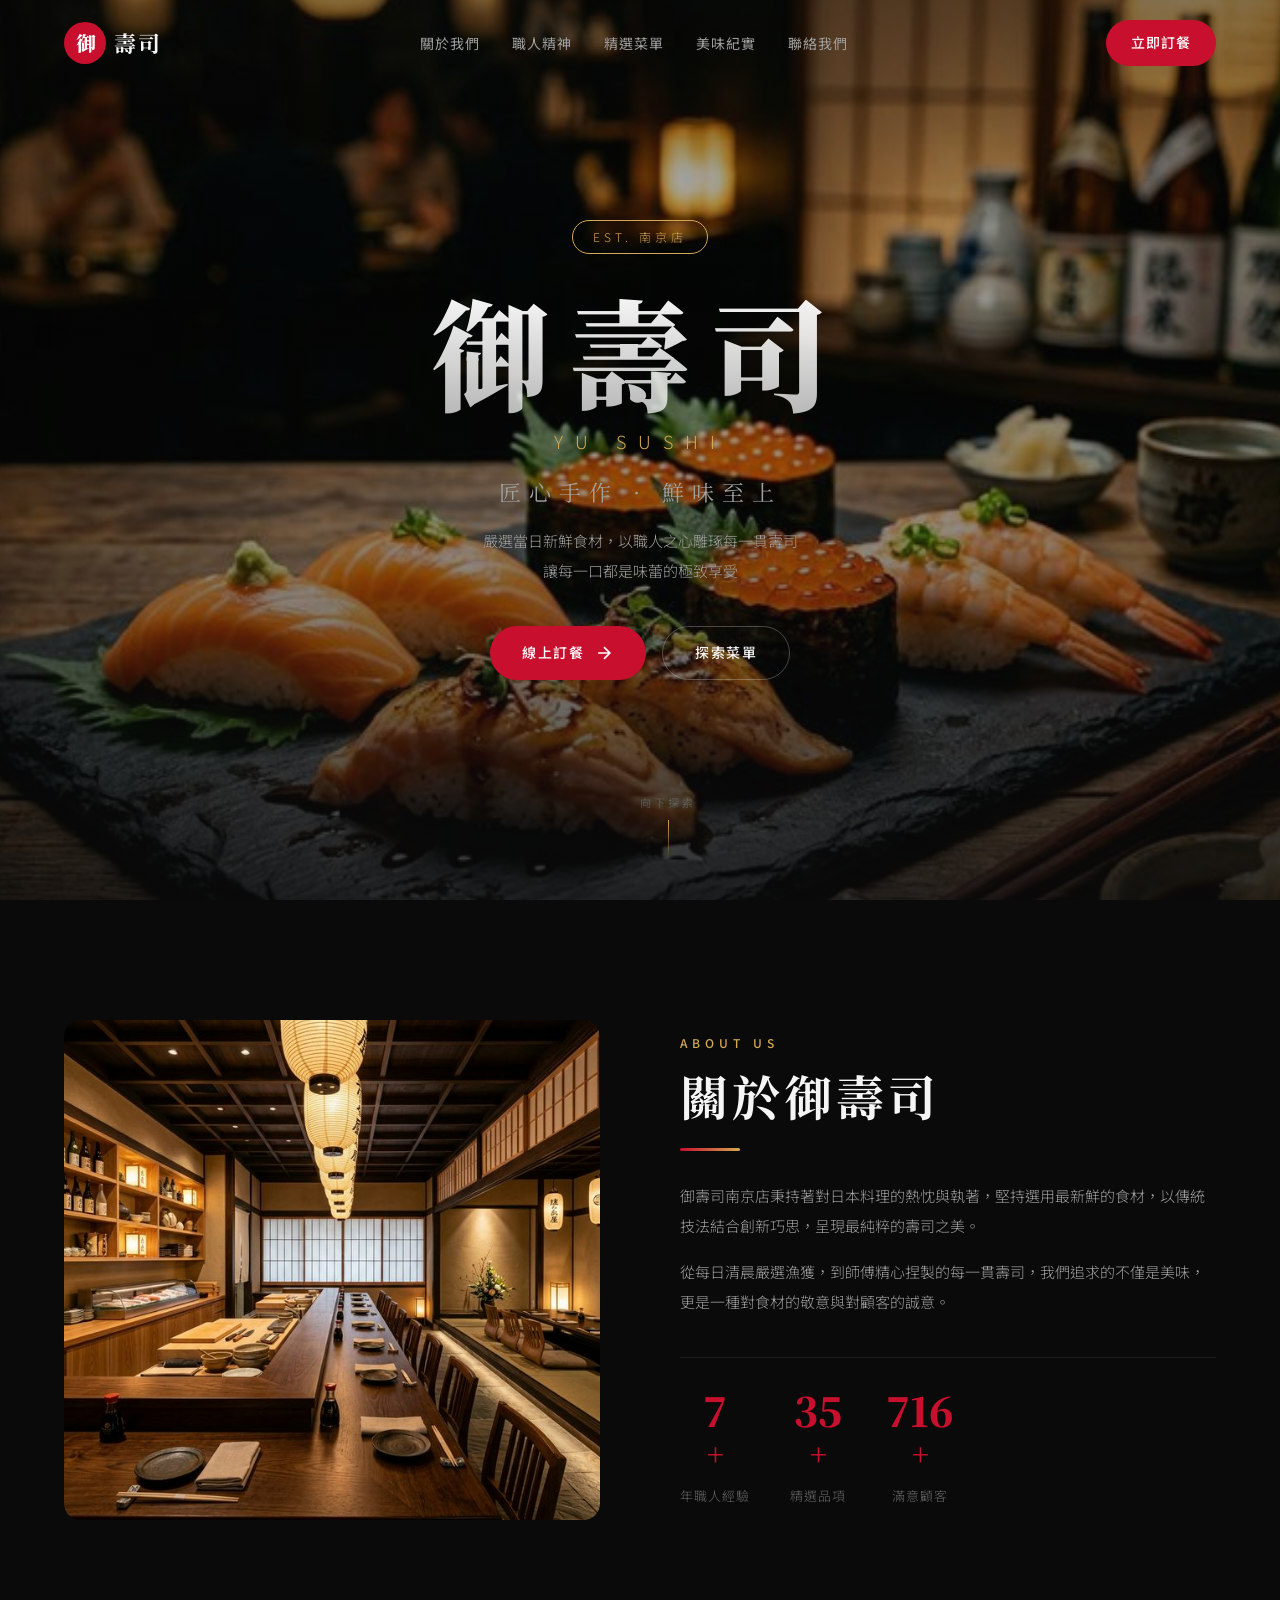
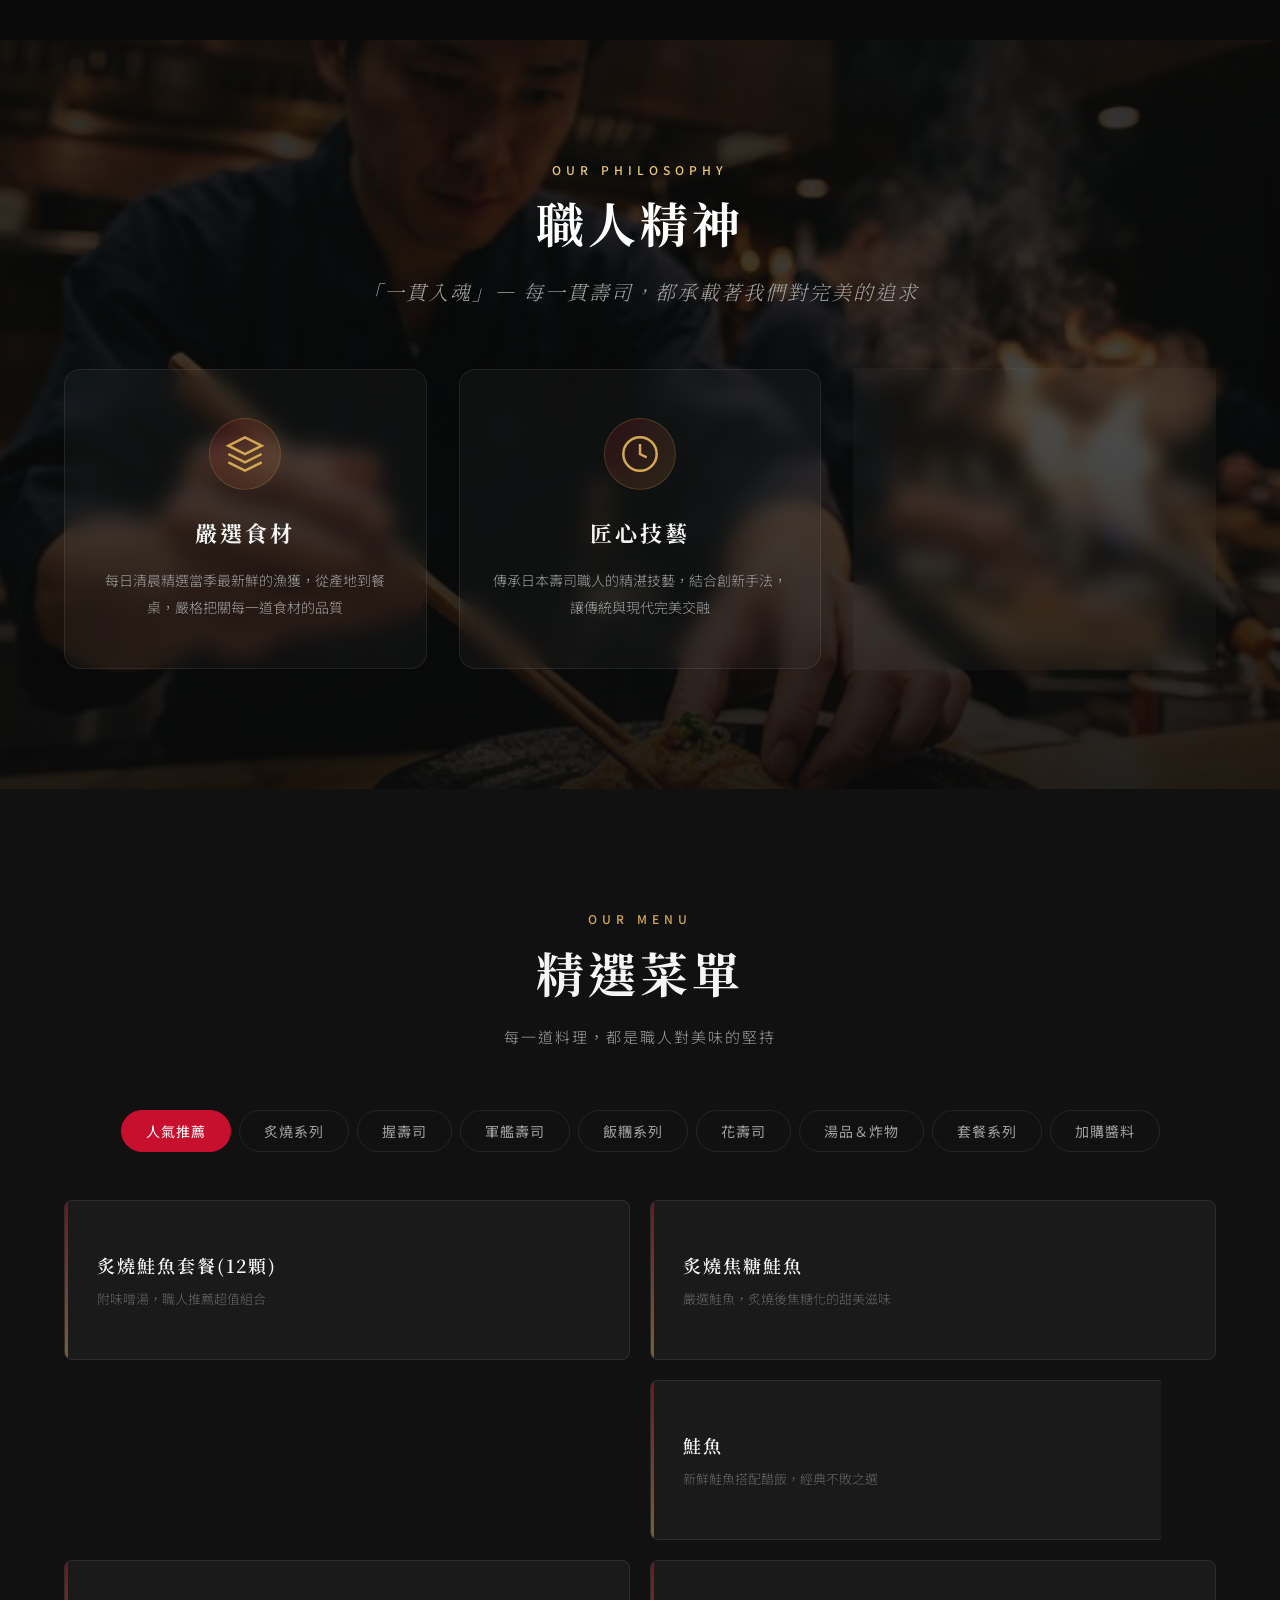
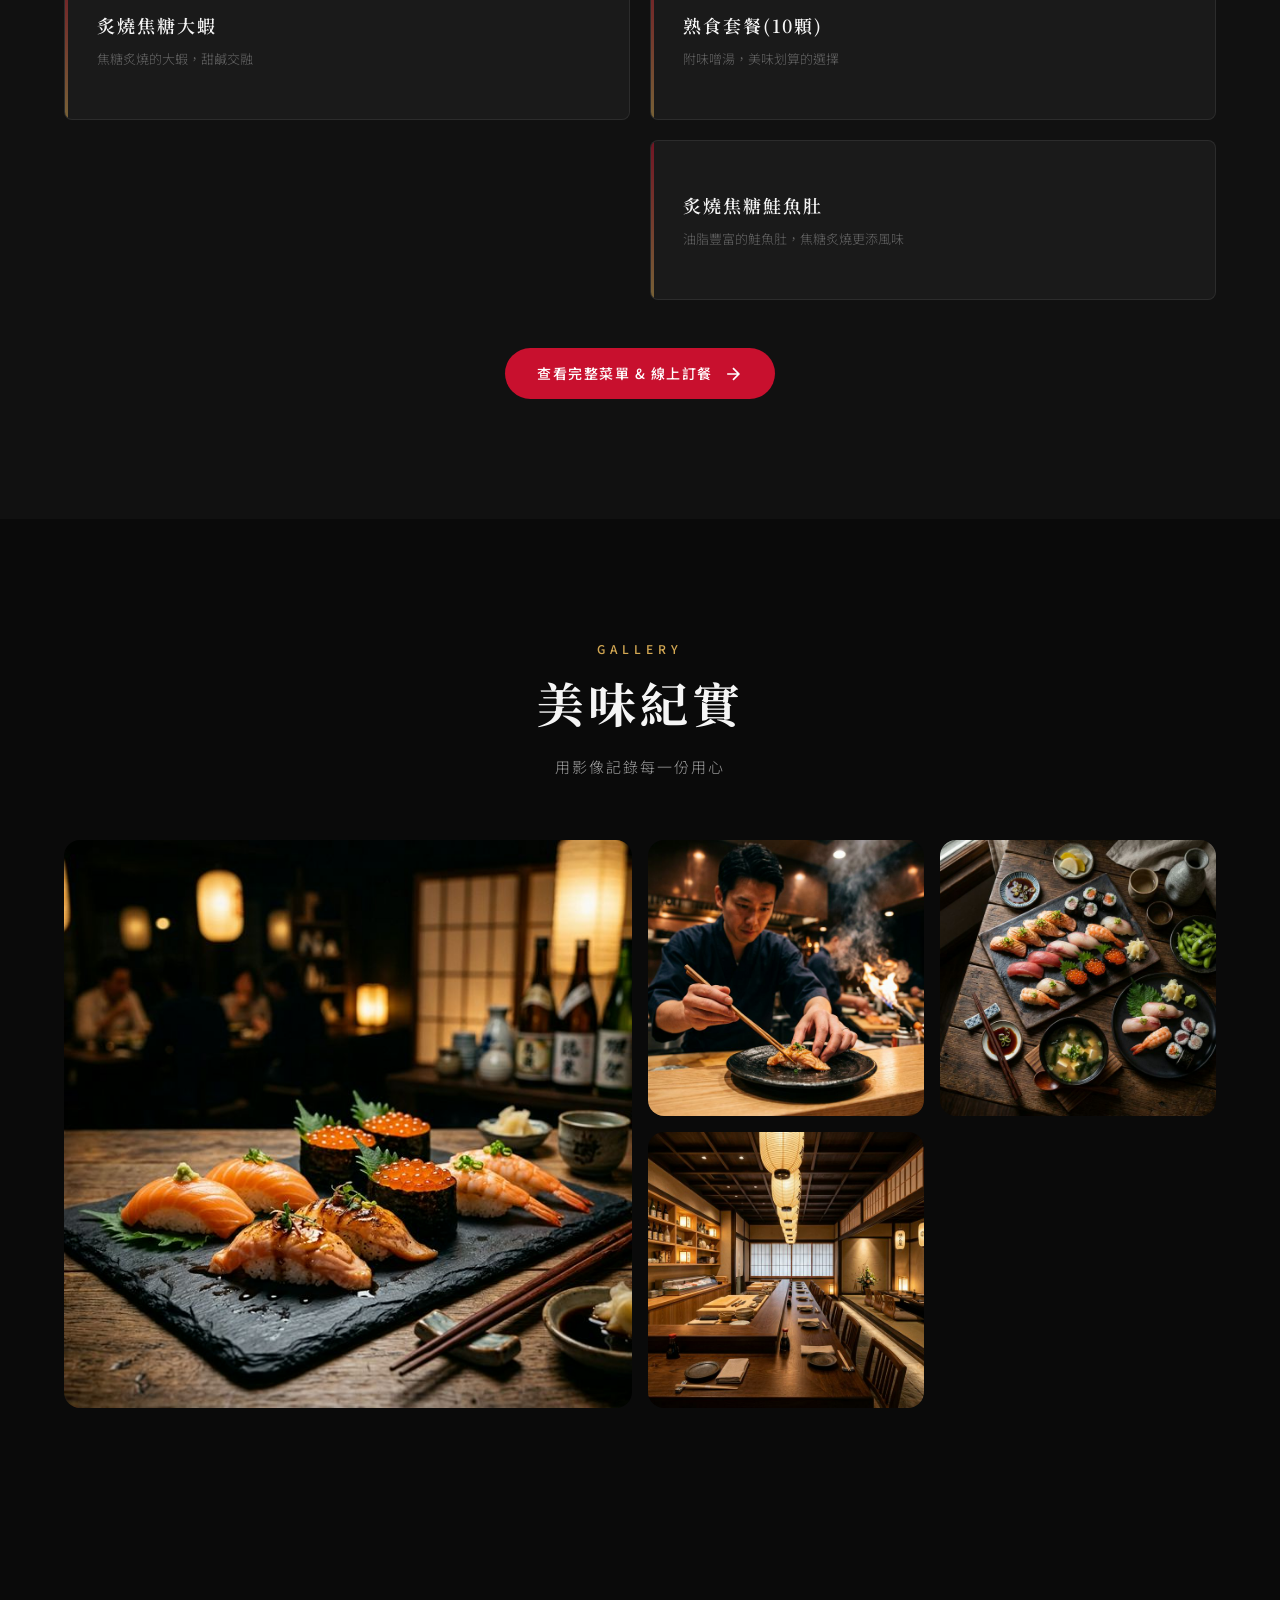
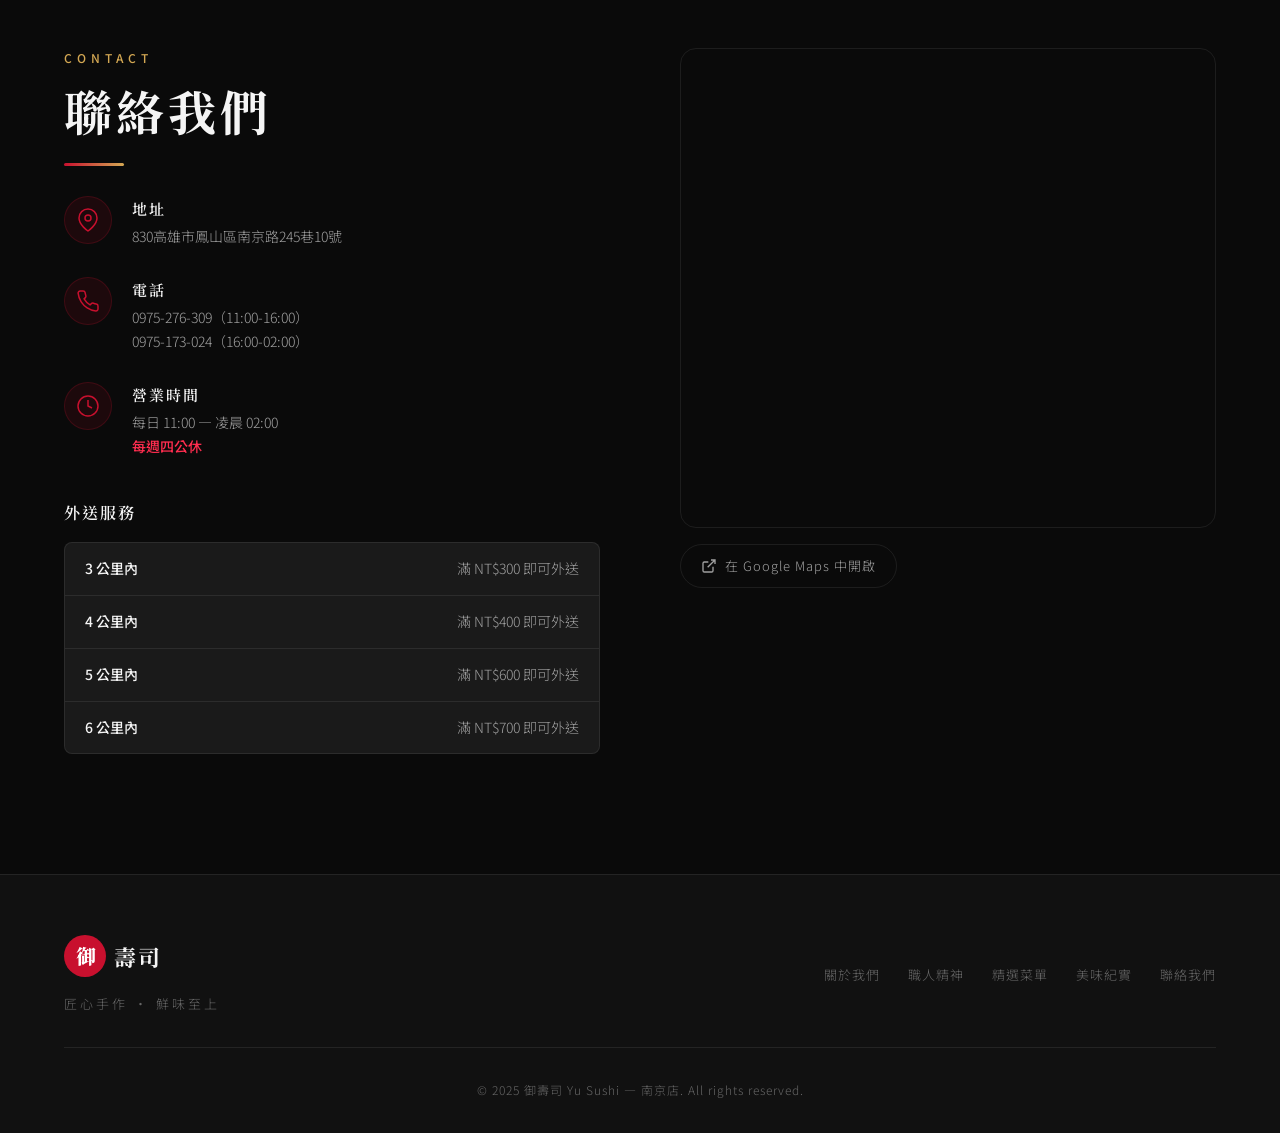
==== commit 8dc6348d: "Set index_v2.html as homepage and preserve v1" ====
--- a/index.html
+++ b/index.html
@@ -3,983 +3,14 @@
 <head>
     <meta charset="UTF-8">
     <meta name="viewport" content="width=device-width, initial-scale=1.0">
-    <title>御壽司 Yu Sushi｜南京店 — 匠心手作壽司</title>
-    <meta name="description" content="御壽司南京店 — 嚴選新鮮食材，匠心手作每一貫壽司。炙燒系列、握壽司、軍艦壽司，感受最純粹的日式美味。">
-    <link rel="preconnect" href="https://fonts.googleapis.com">
-    <link rel="preconnect" href="https://fonts.gstatic.com" crossorigin>
-    <link href="https://fonts.googleapis.com/css2?family=Noto+Serif+TC:wght@400;600;700;900&family=Noto+Sans+TC:wght@300;400;500;700&display=swap" rel="stylesheet">
-    <link rel="stylesheet" href="index.css">
+    <title>御壽司 Yu Sushi | Redirecting...</title>
+    <!-- Redirect to index_v2.html automatically -->
+    <meta http-equiv="refresh" content="0; url=index_v2.html">
 </head>
-<body>
-    <!-- Navigation -->
-    <nav id="navbar" class="navbar">
-        <div class="nav-container">
-            <a href="#hero" class="nav-logo">
-                <span class="logo-icon">御</span>
-                <span class="logo-text">壽司</span>
-            </a>
-            <ul class="nav-links">
-                <li><a href="#about" data-section="about">關於我們</a></li>
-                <li><a href="#philosophy" data-section="philosophy">職人精神</a></li>
-                <li><a href="#menu" data-section="menu">精選菜單</a></li>
-                <li><a href="#gallery" data-section="gallery">美味紀實</a></li>
-                <li><a href="#contact" data-section="contact">聯絡我們</a></li>
-            </ul>
-            <a href="https://shop.ichefpos.com/store/tHs8E6WV/ordering" target="_blank" class="nav-cta">立即訂餐</a>
-            <button class="nav-toggle" id="nav-toggle" aria-label="Toggle menu">
-                <span></span><span></span><span></span>
-            </button>
-        </div>
-    </nav>
-
-    <!-- Mobile Menu -->
-    <div class="mobile-menu" id="mobile-menu">
-        <ul class="mobile-nav-links">
-            <li><a href="#about">關於我們</a></li>
-            <li><a href="#philosophy">職人精神</a></li>
-            <li><a href="#menu">精選菜單</a></li>
-            <li><a href="#gallery">美味紀實</a></li>
-            <li><a href="#contact">聯絡我們</a></li>
-            <li><a href="https://shop.ichefpos.com/store/tHs8E6WV/ordering" target="_blank" class="mobile-cta">立即訂餐</a></li>
-        </ul>
-    </div>
-
-    <!-- Hero Section -->
-    <section id="hero" class="hero">
-        <div class="hero-bg">
-            <img src="images/hero_sushi.png" alt="御壽司精選壽司拼盤" loading="eager">
-            <div class="hero-overlay"></div>
-        </div>
-        <div class="hero-content">
-            <div class="hero-badge">EST. 南京店</div>
-            <h1 class="hero-title">
-                <span class="hero-kanji">御壽司</span>
-                <span class="hero-subtitle-en">Yu Sushi</span>
-            </h1>
-            <p class="hero-tagline">匠心手作 · 鮮味至上</p>
-            <p class="hero-desc">嚴選當日新鮮食材，以職人之心雕琢每一貫壽司<br>讓每一口都是味蕾的極致享受</p>
-            <div class="hero-actions">
-                <a href="https://shop.ichefpos.com/store/tHs8E6WV/ordering" target="_blank" class="btn btn-primary">
-                    <span>線上訂餐</span>
-                    <svg width="20" height="20" viewBox="0 0 24 24" fill="none" stroke="currentColor" stroke-width="2"><path d="M5 12h14M12 5l7 7-7 7"/></svg>
-                </a>
-                <a href="#menu" class="btn btn-outline">探索菜單</a>
-            </div>
-        </div>
-        <div class="hero-scroll">
-            <span>向下探索</span>
-            <div class="scroll-line"></div>
-        </div>
-    </section>
-
-    <!-- About Section -->
-    <section id="about" class="about section">
-        <div class="container">
-            <div class="about-grid">
-                <div class="about-image reveal-left">
-                    <img src="images/restaurant_interior.png" alt="御壽司店內環境" loading="lazy">
-                    <div class="about-image-accent"></div>
-                </div>
-                <div class="about-content reveal-right">
-                    <span class="section-label">About Us</span>
-                    <h2 class="section-title">關於御壽司</h2>
-                    <div class="about-divider"></div>
-                    <p>御壽司南京店秉持著對日本料理的熱忱與執著，堅持選用最新鮮的食材，以傳統技法結合創新巧思，呈現最純粹的壽司之美。</p>
-                    <p>從每日清晨嚴選漁獲，到師傅精心捏製的每一貫壽司，我們追求的不僅是美味，更是一種對食材的敬意與對顧客的誠意。</p>
-                    <div class="about-stats">
-                        <div class="stat">
-                            <span class="stat-number" data-count="10">0</span><span class="stat-plus">+</span>
-                            <span class="stat-label">年職人經驗</span>
-                        </div>
-                        <div class="stat">
-                            <span class="stat-number" data-count="50">0</span><span class="stat-plus">+</span>
-                            <span class="stat-label">精選品項</span>
-                        </div>
-                        <div class="stat">
-                            <span class="stat-number" data-count="1000">0</span><span class="stat-plus">+</span>
-                            <span class="stat-label">滿意顧客</span>
-                        </div>
-                    </div>
-                </div>
-            </div>
-        </div>
-    </section>
-
-    <!-- Philosophy Section -->
-    <section id="philosophy" class="philosophy section">
-        <div class="philosophy-bg">
-            <img src="images/chef_craft.png" alt="職人手作壽司" loading="lazy">
-            <div class="philosophy-overlay"></div>
-        </div>
-        <div class="container">
-            <div class="philosophy-content">
-                <span class="section-label light">Our Philosophy</span>
-                <h2 class="section-title light">職人精神</h2>
-                <p class="philosophy-quote">「一貫入魂」— 每一貫壽司，都承載著我們對完美的追求</p>
-                <div class="philosophy-cards">
-                    <div class="phil-card reveal-up">
-                        <div class="phil-icon">
-                            <svg width="40" height="40" viewBox="0 0 24 24" fill="none" stroke="currentColor" stroke-width="1.5"><path d="M12 2L2 7l10 5 10-5-10-5zM2 17l10 5 10-5M2 12l10 5 10-5"/></svg>
-                        </div>
-                        <h3>嚴選食材</h3>
-                        <p>每日清晨精選當季最新鮮的漁獲，從產地到餐桌，嚴格把關每一道食材的品質</p>
-                    </div>
-                    <div class="phil-card reveal-up" style="animation-delay: 0.2s">
-                        <div class="phil-icon">
-                            <svg width="40" height="40" viewBox="0 0 24 24" fill="none" stroke="currentColor" stroke-width="1.5"><circle cx="12" cy="12" r="10"/><path d="M12 6v6l4 2"/></svg>
-                        </div>
-                        <h3>匠心技藝</h3>
-                        <p>傳承日本壽司職人的精湛技藝，結合創新手法，讓傳統與現代完美交融</p>
-                    </div>
-                    <div class="phil-card reveal-up" style="animation-delay: 0.4s">
-                        <div class="phil-icon">
-                            <svg width="40" height="40" viewBox="0 0 24 24" fill="none" stroke="currentColor" stroke-width="1.5"><path d="M20.84 4.61a5.5 5.5 0 0 0-7.78 0L12 5.67l-1.06-1.06a5.5 5.5 0 0 0-7.78 7.78l1.06 1.06L12 21.23l7.78-7.78 1.06-1.06a5.5 5.5 0 0 0 0-7.78z"/></svg>
-                        </div>
-                        <h3>真心款待</h3>
-                        <p>以真誠的心意款待每一位客人，讓您感受到賓至如歸的溫暖與舒適</p>
-                    </div>
-                </div>
-            </div>
-        </div>
-    </section>
-
-    <!-- Menu Section -->
-    <section id="menu" class="menu section">
-        <div class="container">
-            <span class="section-label center">Our Menu</span>
-            <h2 class="section-title center">精選菜單</h2>
-            <p class="section-subtitle">每一道料理，都是職人對美味的堅持</p>
-            
-            <div class="menu-tabs">
-                <button class="menu-tab active" data-category="popular">人氣推薦</button>
-                <button class="menu-tab" data-category="seared">炙燒系列</button>
-                <button class="menu-tab" data-category="nigiri">握壽司</button>
-                <button class="menu-tab" data-category="gunkan">軍艦壽司</button>
-                <button class="menu-tab" data-category="riceball">飯糰系列</button>
-                <button class="menu-tab" data-category="maki">花壽司</button>
-                <button class="menu-tab" data-category="soup">湯品＆炸物</button>
-                <button class="menu-tab" data-category="sets">套餐系列</button>
-                <button class="menu-tab" data-category="sauce">加購醬料</button>
-            </div>
-
-            <div class="menu-grid" id="menu-grid">
-
-                <!-- ======= 人氣推薦 (Popular) ======= -->
-                <div class="menu-item" data-category="popular">
-                    <div class="menu-item-content">
-                        <h3>炙燒鮭魚套餐(12顆)</h3>
-                        <p class="menu-item-desc">附味噌湯，職人推薦超值組合</p>
-                        <span class="menu-price">NT$300</span>
-                    </div>
-                </div>
-                <div class="menu-item" data-category="popular">
-                    <div class="menu-item-content">
-                        <h3>炙燒焦糖鮭魚</h3>
-                        <p class="menu-item-desc">嚴選鮭魚，炙燒後焦糖化的甜美滋味</p>
-                        <span class="menu-price">NT$25</span>
-                    </div>
-                </div>
-                <div class="menu-item" data-category="popular">
-                    <div class="menu-item-content">
-                        <h3>鮭魚卵軍艦壽司一貫</h3>
-                        <p class="menu-item-desc">飽滿晶瑩的鮭魚卵，入口迸發鮮甜海味</p>
-                        <span class="menu-price">NT$40</span>
-                    </div>
-                </div>
-                <div class="menu-item" data-category="popular">
-                    <div class="menu-item-content">
-                        <h3>鮭魚</h3>
-                        <p class="menu-item-desc">新鮮鮭魚搭配醋飯，經典不敗之選</p>
-                        <span class="menu-price">NT$25</span>
-                    </div>
-                </div>
-                <div class="menu-item" data-category="popular">
-                    <div class="menu-item-content">
-                        <h3>炙燒焦糖大蝦</h3>
-                        <p class="menu-item-desc">焦糖炙燒的大蝦，甜鹹交融</p>
-                        <span class="menu-price">NT$25</span>
-                    </div>
-                </div>
-                <div class="menu-item" data-category="popular">
-                    <div class="menu-item-content">
-                        <h3>熟食套餐(10顆)</h3>
-                        <p class="menu-item-desc">附味噌湯，美味划算的選擇</p>
-                        <span class="menu-price">NT$210</span>
-                    </div>
-                </div>
-                <div class="menu-item" data-category="popular">
-                    <div class="menu-item-content">
-                        <h3>茶碗蒸</h3>
-                        <p class="menu-item-desc">滑嫩綿密的蒸蛋，暖心暖胃</p>
-                        <span class="menu-price">NT$40</span>
-                    </div>
-                </div>
-                <div class="menu-item" data-category="popular">
-                    <div class="menu-item-content">
-                        <h3>炙燒焦糖鮭魚肚</h3>
-                        <p class="menu-item-desc">油脂豐富的鮭魚肚，焦糖炙燒更添風味</p>
-                        <span class="menu-price">NT$25</span>
-                    </div>
-                </div>
-
-                <!-- ======= 炙燒系列 (Seared) ======= -->
-                <!-- 鮭魚肚系列 -->
-                <div class="menu-item" data-category="seared">
-                    <div class="menu-item-content">
-                        <h3>醬燒鮭魚肚</h3>
-                        <p class="menu-item-desc">濃郁醬香搭配肥美鮭魚肚</p>
-                        <span class="menu-price">NT$25</span>
-                    </div>
-                </div>
-                <div class="menu-item" data-category="seared">
-                    <div class="menu-item-content">
-                        <h3>炙燒鮭魚肚</h3>
-                        <p class="menu-item-desc">炙燒油脂豐富的鮭魚肚，香氣四溢</p>
-                        <span class="menu-price">NT$25</span>
-                    </div>
-                </div>
-                <div class="menu-item" data-category="seared">
-                    <div class="menu-item-content">
-                        <h3>炙燒蒜味鮭魚肚</h3>
-                        <p class="menu-item-desc">蒜香與炙燒的完美結合</p>
-                        <span class="menu-price">NT$25</span>
-                    </div>
-                </div>
-                <div class="menu-item" data-category="seared">
-                    <div class="menu-item-content">
-                        <h3>炙燒起司鮭魚肚</h3>
-                        <p class="menu-item-desc">濃郁起司搭配肥美鮭魚肚</p>
-                        <span class="menu-price">NT$25</span>
-                    </div>
-                </div>
-                <div class="menu-item" data-category="seared">
-                    <div class="menu-item-content">
-                        <h3>炙燒焦糖鮭魚肚</h3>
-                        <p class="menu-item-desc">焦糖炙燒帶出鮭魚肚甜美層次</p>
-                        <span class="menu-price">NT$25</span>
-                    </div>
-                </div>
-                <!-- 大蝦系列 -->
-                <div class="menu-item" data-category="seared">
-                    <div class="menu-item-content">
-                        <h3>醬燒大蝦</h3>
-                        <p class="menu-item-desc">醬香大蝦，鮮甜彈牙</p>
-                        <span class="menu-price">NT$25</span>
-                    </div>
-                </div>
-                <div class="menu-item" data-category="seared">
-                    <div class="menu-item-content">
-                        <h3>炙燒起司大蝦</h3>
-                        <p class="menu-item-desc">起司與大蝦的絕妙搭配</p>
-                        <span class="menu-price">NT$25</span>
-                    </div>
-                </div>
-                <div class="menu-item" data-category="seared">
-                    <div class="menu-item-content">
-                        <h3>炙燒蒜味大蝦</h3>
-                        <p class="menu-item-desc">蒜香炙燒大蝦，風味獨特</p>
-                        <span class="menu-price">NT$25</span>
-                    </div>
-                </div>
-                <div class="menu-item" data-category="seared">
-                    <div class="menu-item-content">
-                        <h3>炙燒焦糖大蝦</h3>
-                        <p class="menu-item-desc">焦糖炙燒的大蝦，甜鹹交融</p>
-                        <span class="menu-price">NT$25</span>
-                    </div>
-                </div>
-                <!-- 鮭魚系列 -->
-                <div class="menu-item" data-category="seared">
-                    <div class="menu-item-content">
-                        <h3>醬燒鮭魚</h3>
-                        <p class="menu-item-desc">醬汁燒烤鮭魚，濃郁可口</p>
-                        <span class="menu-price">NT$25</span>
-                    </div>
-                </div>
-                <div class="menu-item" data-category="seared">
-                    <div class="menu-item-content">
-                        <h3>炙燒起司鮭魚</h3>
-                        <p class="menu-item-desc">起司與鮭魚的經典組合</p>
-                        <span class="menu-price">NT$25</span>
-                    </div>
-                </div>
-                <div class="menu-item" data-category="seared">
-                    <div class="menu-item-content">
-                        <h3>炙燒蒜味鮭魚</h3>
-                        <p class="menu-item-desc">蒜香炙燒鮭魚，香氣逼人</p>
-                        <span class="menu-price">NT$25</span>
-                    </div>
-                </div>
-                <div class="menu-item" data-category="seared">
-                    <div class="menu-item-content">
-                        <h3>炙燒焦糖鮭魚</h3>
-                        <p class="menu-item-desc">焦糖化表面帶出鮭魚的甜美層次</p>
-                        <span class="menu-price">NT$25</span>
-                    </div>
-                </div>
-                <!-- 其他炙燒 -->
-                <div class="menu-item" data-category="seared">
-                    <div class="menu-item-content">
-                        <h3>炙燒生食級干貝</h3>
-                        <p class="menu-item-desc">頂級干貝，炙燒後鮮甜更上層樓</p>
-                        <span class="menu-price">NT$45</span>
-                    </div>
-                </div>
-                <div class="menu-item" data-category="seared">
-                    <div class="menu-item-content">
-                        <h3>鹽烤鮮蝦</h3>
-                        <p class="menu-item-desc">簡單鹽烤，保留鮮蝦原始鮮甜</p>
-                        <span class="menu-price">NT$45</span>
-                    </div>
-                </div>
-                <div class="menu-item" data-category="seared">
-                    <div class="menu-item-content">
-                        <h3>炙燒比目魚</h3>
-                        <p class="menu-item-desc">炙燒比目魚，油脂細膩入口即化</p>
-                        <span class="menu-price">NT$60</span>
-                    </div>
-                </div>
-                <div class="menu-item" data-category="seared">
-                    <div class="menu-item-content">
-                        <h3>炙燒牛肉捲</h3>
-                        <p class="menu-item-desc">香嫩牛肉搭配壽司飯，炙燒風味</p>
-                        <span class="menu-price">NT$40</span>
-                    </div>
-                </div>
-                <div class="menu-item" data-category="seared">
-                    <div class="menu-item-content">
-                        <h3>炙燒起司鮑魚</h3>
-                        <p class="menu-item-desc">鮑魚搭配起司炙燒，奢華享受</p>
-                        <span class="menu-price">NT$25</span>
-                    </div>
-                </div>
-                <div class="menu-item" data-category="seared">
-                    <div class="menu-item-content">
-                        <h3>炙燒起司玉子</h3>
-                        <p class="menu-item-desc">玉子燒搭配起司，甘甜濃郁</p>
-                        <span class="menu-price">NT$30</span>
-                    </div>
-                </div>
-                <!-- 豬肉捲系列 -->
-                <div class="menu-item" data-category="seared">
-                    <div class="menu-item-content">
-                        <h3>起司豬肉捲</h3>
-                        <p class="menu-item-desc">起司包裹豬肉捲，香濃可口</p>
-                        <span class="menu-price">NT$35</span>
-                    </div>
-                </div>
-                <div class="menu-item" data-category="seared">
-                    <div class="menu-item-content">
-                        <h3>醬燒豬肉捲</h3>
-                        <p class="menu-item-desc">醬汁燒烤豬肉捲，鹹香開胃</p>
-                        <span class="menu-price">NT$35</span>
-                    </div>
-                </div>
-                <div class="menu-item" data-category="seared">
-                    <div class="menu-item-content">
-                        <h3>蒜味豬肉捲</h3>
-                        <p class="menu-item-desc">蒜香豬肉捲，風味十足</p>
-                        <span class="menu-price">NT$35</span>
-                    </div>
-                </div>
-                <div class="menu-item" data-category="seared">
-                    <div class="menu-item-content">
-                        <h3>炙燒泡菜牛肉捲（微辣）</h3>
-                        <p class="menu-item-desc">泡菜與牛肉的韓日融合，微辣開胃</p>
-                        <span class="menu-price">NT$45</span>
-                    </div>
-                </div>
-                <div class="menu-item" data-category="seared">
-                    <div class="menu-item-content">
-                        <h3>炙燒起司泡菜豬肉捲（微辣）</h3>
-                        <p class="menu-item-desc">起司泡菜豬肉捲，多重滋味</p>
-                        <span class="menu-price">NT$40</span>
-                    </div>
-                </div>
-                <div class="menu-item" data-category="seared">
-                    <div class="menu-item-content">
-                        <h3>炙燒醬燒泡菜豬肉捲（微辣）</h3>
-                        <p class="menu-item-desc">醬燒泡菜豬肉捲，鹹辣交融</p>
-                        <span class="menu-price">NT$40</span>
-                    </div>
-                </div>
-                <div class="menu-item" data-category="seared">
-                    <div class="menu-item-content">
-                        <h3>炙燒蒜味泡菜豬肉捲（微辣）</h3>
-                        <p class="menu-item-desc">蒜味泡菜豬肉捲，風味獨特</p>
-                        <span class="menu-price">NT$40</span>
-                    </div>
-                </div>
-
-                <!-- ======= 握壽司 (Nigiri) ======= -->
-                <div class="menu-item" data-category="nigiri">
-                    <div class="menu-item-content">
-                        <h3>鮭魚</h3>
-                        <p class="menu-item-desc">新鮮鮭魚搭配醋飯，經典不敗之選</p>
-                        <span class="menu-price">NT$25</span>
-                    </div>
-                </div>
-                <div class="menu-item" data-category="nigiri">
-                    <div class="menu-item-content">
-                        <h3>鮭魚肚</h3>
-                        <p class="menu-item-desc">油脂豐富的鮭魚肚，入口即化</p>
-                        <span class="menu-price">NT$25</span>
-                    </div>
-                </div>
-                <div class="menu-item" data-category="nigiri">
-                    <div class="menu-item-content">
-                        <h3>鮮蝦壽司</h3>
-                        <p class="menu-item-desc">鮮甜彈牙的蝦肉，口感豐富</p>
-                        <span class="menu-price">NT$45</span>
-                    </div>
-                </div>
-                <div class="menu-item" data-category="nigiri">
-                    <div class="menu-item-content">
-                        <h3>生食級干貝</h3>
-                        <p class="menu-item-desc">頂級生食干貝，鮮甜無比</p>
-                        <span class="menu-price">NT$45</span>
-                    </div>
-                </div>
-                <div class="menu-item" data-category="nigiri">
-                    <div class="menu-item-content">
-                        <h3>玉子</h3>
-                        <p class="menu-item-desc">手作玉子燒，甘甜柔嫩的經典美味</p>
-                        <span class="menu-price">NT$20</span>
-                    </div>
-                </div>
-                <div class="menu-item" data-category="nigiri">
-                    <div class="menu-item-content">
-                        <h3>大蝦</h3>
-                        <p class="menu-item-desc">碩大飽滿的蝦身，鮮美可口</p>
-                        <span class="menu-price">NT$20</span>
-                    </div>
-                </div>
-                <div class="menu-item" data-category="nigiri">
-                    <div class="menu-item-content">
-                        <h3>章魚握壽司</h3>
-                        <p class="menu-item-desc">Q彈章魚搭配醋飯</p>
-                        <span class="menu-price">NT$20</span>
-                    </div>
-                </div>
-                <div class="menu-item" data-category="nigiri">
-                    <div class="menu-item-content">
-                        <h3>炸蝦壽司</h3>
-                        <p class="menu-item-desc">酥脆炸蝦搭配醋飯，外酥內嫩</p>
-                        <span class="menu-price">NT$45</span>
-                    </div>
-                </div>
-                <div class="menu-item" data-category="nigiri">
-                    <div class="menu-item-content">
-                        <h3>豆皮握壽司兩貫</h3>
-                        <p class="menu-item-desc">甜潤豆皮包裹醋飯，經典日式</p>
-                        <span class="menu-price">NT$25</span>
-                    </div>
-                </div>
-                <div class="menu-item" data-category="nigiri">
-                    <div class="menu-item-content">
-                        <h3>秋刀魚握壽司兩貫</h3>
-                        <p class="menu-item-desc">秋刀魚壽司，鮮美油潤</p>
-                        <span class="menu-price">NT$25</span>
-                    </div>
-                </div>
-                <div class="menu-item" data-category="nigiri">
-                    <div class="menu-item-content">
-                        <h3>松葉蟹握壽司兩貫</h3>
-                        <p class="menu-item-desc">松葉蟹肉，清甜細緻</p>
-                        <span class="menu-price">NT$25</span>
-                    </div>
-                </div>
-                <div class="menu-item" data-category="nigiri">
-                    <div class="menu-item-content">
-                        <h3>花枝兩貫</h3>
-                        <p class="menu-item-desc">鮮甜花枝，Q彈口感</p>
-                        <span class="menu-price">NT$45</span>
-                    </div>
-                </div>
-                <div class="menu-item" data-category="nigiri">
-                    <div class="menu-item-content">
-                        <h3>煙燻鮭魚握壽司兩貫</h3>
-                        <p class="menu-item-desc">煙燻風味鮭魚，獨特迷人</p>
-                        <span class="menu-price">NT$45</span>
-                    </div>
-                </div>
-                <div class="menu-item" data-category="nigiri">
-                    <div class="menu-item-content">
-                        <h3>櫻桃鴨握壽司</h3>
-                        <p class="menu-item-desc">櫻桃鴨肉搭配醋飯，創新風味</p>
-                        <span class="menu-price">NT$30</span>
-                    </div>
-                </div>
-
-                <!-- ======= 軍艦壽司 (Gunkan) ======= -->
-                <div class="menu-item" data-category="gunkan">
-                    <div class="menu-item-content">
-                        <h3>鮭魚卵軍艦壽司一貫</h3>
-                        <p class="menu-item-desc">晶瑩剔透的鮭魚卵，滿滿鮮味</p>
-                        <span class="menu-price">NT$40</span>
-                    </div>
-                </div>
-                <div class="menu-item" data-category="gunkan">
-                    <div class="menu-item-content">
-                        <h3>醬燒牛肉軍艦壽司一貫</h3>
-                        <p class="menu-item-desc">醬燒牛肉搭配軍艦壽司，鹹香美味</p>
-                        <span class="menu-price">NT$25</span>
-                    </div>
-                </div>
-                <div class="menu-item" data-category="gunkan">
-                    <div class="menu-item-content">
-                        <h3>泡菜軍艦壽司一貫（微辣）</h3>
-                        <p class="menu-item-desc">韓式泡菜搭配軍艦壽司，清爽微辣</p>
-                        <span class="menu-price">NT$20</span>
-                    </div>
-                </div>
-                <div class="menu-item" data-category="gunkan">
-                    <div class="menu-item-content">
-                        <h3>蝦卵軍艦兩貫</h3>
-                        <p class="menu-item-desc">細緻蝦卵，鮮美可口</p>
-                        <span class="menu-price">NT$30</span>
-                    </div>
-                </div>
-                <div class="menu-item" data-category="gunkan">
-                    <div class="menu-item-content">
-                        <h3>魚卵沙拉軍艦兩貫</h3>
-                        <p class="menu-item-desc">魚卵沙拉，清爽鮮甜</p>
-                        <span class="menu-price">NT$30</span>
-                    </div>
-                </div>
-                <div class="menu-item" data-category="gunkan">
-                    <div class="menu-item-content">
-                        <h3>龍蝦沙拉軍艦兩貫</h3>
-                        <p class="menu-item-desc">龍蝦沙拉，奢華享受</p>
-                        <span class="menu-price">NT$30</span>
-                    </div>
-                </div>
-                <div class="menu-item" data-category="gunkan">
-                    <div class="menu-item-content">
-                        <h3>鮪魚沙拉軍艦兩貫</h3>
-                        <p class="menu-item-desc">鮪魚沙拉，經典美味</p>
-                        <span class="menu-price">NT$30</span>
-                    </div>
-                </div>
-                <div class="menu-item" data-category="gunkan">
-                    <div class="menu-item-content">
-                        <h3>鮑魚沙拉軍艦兩貫</h3>
-                        <p class="menu-item-desc">鮑魚沙拉，鮮嫩爽口</p>
-                        <span class="menu-price">NT$30</span>
-                    </div>
-                </div>
-                <div class="menu-item" data-category="gunkan">
-                    <div class="menu-item-content">
-                        <h3>鰹魚櫻花蝦軍艦兩貫</h3>
-                        <p class="menu-item-desc">鰹魚與櫻花蝦，雙重海味</p>
-                        <span class="menu-price">NT$30</span>
-                    </div>
-                </div>
-                <div class="menu-item" data-category="gunkan">
-                    <div class="menu-item-content">
-                        <h3>海瓜子軍艦兩貫</h3>
-                        <p class="menu-item-desc">海瓜子鮮味，清甜可口</p>
-                        <span class="menu-price">NT$30</span>
-                    </div>
-                </div>
-                <div class="menu-item" data-category="gunkan">
-                    <div class="menu-item-content">
-                        <h3>干貝唇軍艦兩貫</h3>
-                        <p class="menu-item-desc">干貝唇口感獨特，鮮美彈牙</p>
-                        <span class="menu-price">NT$30</span>
-                    </div>
-                </div>
-                <div class="menu-item" data-category="gunkan">
-                    <div class="menu-item-content">
-                        <h3>味付干貝軍艦兩貫</h3>
-                        <p class="menu-item-desc">調味干貝，鮮甜入味</p>
-                        <span class="menu-price">NT$30</span>
-                    </div>
-                </div>
-                <div class="menu-item" data-category="gunkan">
-                    <div class="menu-item-content">
-                        <h3>辣味螺肉軍艦兩貫</h3>
-                        <p class="menu-item-desc">辣味螺肉，爽脆帶勁</p>
-                        <span class="menu-price">NT$30</span>
-                    </div>
-                </div>
-                <div class="menu-item" data-category="gunkan">
-                    <div class="menu-item-content">
-                        <h3>玉絲軍艦兩貫</h3>
-                        <p class="menu-item-desc">玉絲軍艦，清爽滑順</p>
-                        <span class="menu-price">NT$30</span>
-                    </div>
-                </div>
-                <div class="menu-item" data-category="gunkan">
-                    <div class="menu-item-content">
-                        <h3>玉米軍艦兩貫</h3>
-                        <p class="menu-item-desc">清甜玉米，小朋友最愛</p>
-                        <span class="menu-price">NT$30</span>
-                    </div>
-                </div>
-                <div class="menu-item" data-category="gunkan">
-                    <div class="menu-item-content">
-                        <h3>海帶絲軍艦兩貫</h3>
-                        <p class="menu-item-desc">爽脆海帶絲，清爽開胃</p>
-                        <span class="menu-price">NT$30</span>
-                    </div>
-                </div>
-                <div class="menu-item" data-category="gunkan">
-                    <div class="menu-item-content">
-                        <h3>肉鬆軍艦兩貫</h3>
-                        <p class="menu-item-desc">鬆軟肉鬆，經典台式風味</p>
-                        <span class="menu-price">NT$30</span>
-                    </div>
-                </div>
-
-                <!-- ======= 飯糰系列 (Rice Ball) ======= -->
-                <div class="menu-item" data-category="riceball">
-                    <div class="menu-item-content">
-                        <h3>肉鬆飯糰</h3>
-                        <p class="menu-item-desc">經典肉鬆飯糰，鬆軟美味</p>
-                        <span class="menu-price">NT$35</span>
-                    </div>
-                </div>
-                <div class="menu-item" data-category="riceball">
-                    <div class="menu-item-content">
-                        <h3>鮪魚沙拉飯糰</h3>
-                        <p class="menu-item-desc">鮪魚沙拉內餡，清爽飽足</p>
-                        <span class="menu-price">NT$45</span>
-                    </div>
-                </div>
-                <div class="menu-item" data-category="riceball">
-                    <div class="menu-item-content">
-                        <h3>龍蝦沙拉飯糰</h3>
-                        <p class="menu-item-desc">龍蝦沙拉內餡，鮮美豐盛</p>
-                        <span class="menu-price">NT$45</span>
-                    </div>
-                </div>
-                <div class="menu-item" data-category="riceball">
-                    <div class="menu-item-content">
-                        <h3>魚卵沙拉飯糰</h3>
-                        <p class="menu-item-desc">魚卵沙拉內餡，口感豐富</p>
-                        <span class="menu-price">NT$45</span>
-                    </div>
-                </div>
-                <div class="menu-item" data-category="riceball">
-                    <div class="menu-item-content">
-                        <h3>炙燒牛肉飯糰</h3>
-                        <p class="menu-item-desc">炙燒牛肉包裹飯糰，香嫩多汁</p>
-                        <span class="menu-price">NT$55</span>
-                    </div>
-                </div>
-                <div class="menu-item" data-category="riceball">
-                    <div class="menu-item-content">
-                        <h3>鮭魚卵飯糰</h3>
-                        <p class="menu-item-desc">滿滿鮭魚卵，奢華享受</p>
-                        <span class="menu-price">NT$65</span>
-                    </div>
-                </div>
-
-                <!-- ======= 花壽司 (Maki) ======= -->
-                <div class="menu-item" data-category="maki">
-                    <div class="menu-item-content">
-                        <h3>肉鬆細卷</h3>
-                        <p class="menu-item-desc">肉鬆細卷，經典入門款</p>
-                        <span class="menu-price">NT$45</span>
-                    </div>
-                </div>
-                <div class="menu-item" data-category="maki">
-                    <div class="menu-item-content">
-                        <h3>鮪魚沙拉細卷</h3>
-                        <p class="menu-item-desc">鮪魚沙拉搭配海苔細卷</p>
-                        <span class="menu-price">NT$45</span>
-                    </div>
-                </div>
-                <div class="menu-item" data-category="maki">
-                    <div class="menu-item-content">
-                        <h3>龍蝦沙拉細卷</h3>
-                        <p class="menu-item-desc">龍蝦沙拉搭配海苔細卷</p>
-                        <span class="menu-price">NT$45</span>
-                    </div>
-                </div>
-                <div class="menu-item" data-category="maki">
-                    <div class="menu-item-content">
-                        <h3>鮑魚沙拉細卷</h3>
-                        <p class="menu-item-desc">鮑魚沙拉搭配海苔細卷</p>
-                        <span class="menu-price">NT$45</span>
-                    </div>
-                </div>
-                <div class="menu-item" data-category="maki">
-                    <div class="menu-item-content">
-                        <h3>魚卵沙拉細卷</h3>
-                        <p class="menu-item-desc">魚卵沙拉搭配海苔細卷</p>
-                        <span class="menu-price">NT$45</span>
-                    </div>
-                </div>
-                <div class="menu-item" data-category="maki">
-                    <div class="menu-item-content">
-                        <h3>櫻花蝦捲</h3>
-                        <p class="menu-item-desc">香酥櫻花蝦海苔卷</p>
-                        <span class="menu-price">NT$45</span>
-                    </div>
-                </div>
-
-                <!-- ======= 湯品＆炸物 (Soup & Fried) ======= -->
-                <div class="menu-item" data-category="soup">
-                    <div class="menu-item-content">
-                        <h3>味噌湯</h3>
-                        <p class="menu-item-desc">經典日式味噌湯，溫暖暖胃</p>
-                        <span class="menu-price">NT$35</span>
-                    </div>
-                </div>
-                <div class="menu-item" data-category="soup">
-                    <div class="menu-item-content">
-                        <h3>茶碗蒸</h3>
-                        <p class="menu-item-desc">滑嫩綿密的蒸蛋，暖心暖胃</p>
-                        <span class="menu-price">NT$40</span>
-                    </div>
-                </div>
-                <div class="menu-item" data-category="soup">
-                    <div class="menu-item-content">
-                        <h3>炸蝦(3隻)</h3>
-                        <p class="menu-item-desc">酥脆炸蝦三隻，外酥內嫩</p>
-                        <span class="menu-price">NT$120</span>
-                    </div>
-                </div>
-
-                <!-- ======= 套餐系列 (Set Meals) ======= -->
-                <div class="menu-item" data-category="sets">
-                    <div class="menu-item-content">
-                        <h3>軍艦套餐(10顆)</h3>
-                        <p class="menu-item-desc">10顆軍艦壽司，附味噌湯</p>
-                        <span class="menu-price">NT$150</span>
-                    </div>
-                </div>
-                <div class="menu-item" data-category="sets">
-                    <div class="menu-item-content">
-                        <h3>握壽司套餐</h3>
-                        <p class="menu-item-desc">精選握壽司組合，附味噌湯</p>
-                        <span class="menu-price">NT$160</span>
-                    </div>
-                </div>
-                <div class="menu-item" data-category="sets">
-                    <div class="menu-item-content">
-                        <h3>熟食套餐(10顆)</h3>
-                        <p class="menu-item-desc">10顆精選熟食壽司，附味噌湯</p>
-                        <span class="menu-price">NT$210</span>
-                    </div>
-                </div>
-                <div class="menu-item" data-category="sets">
-                    <div class="menu-item-content">
-                        <h3>醬燒豬肉捲套餐(6顆)</h3>
-                        <p class="menu-item-desc">6顆醬燒豬肉捲，附味噌湯</p>
-                        <span class="menu-price">NT$210</span>
-                    </div>
-                </div>
-                <div class="menu-item" data-category="sets">
-                    <div class="menu-item-content">
-                        <h3>炙燒牛肉捲套餐(6顆)</h3>
-                        <p class="menu-item-desc">6顆炙燒牛肉捲，附味噌湯</p>
-                        <span class="menu-price">NT$240</span>
-                    </div>
-                </div>
-                <div class="menu-item" data-category="sets">
-                    <div class="menu-item-content">
-                        <h3>炙燒鮭魚套餐(12顆)</h3>
-                        <p class="menu-item-desc">12顆炙燒鮭魚，附味噌湯</p>
-                        <span class="menu-price">NT$300</span>
-                    </div>
-                </div>
-                <div class="menu-item" data-category="sets">
-                    <div class="menu-item-content">
-                        <h3>炙燒大蝦套餐(12顆)</h3>
-                        <p class="menu-item-desc">12顆炙燒大蝦，附味噌湯</p>
-                        <span class="menu-price">NT$300</span>
-                    </div>
-                </div>
-                <div class="menu-item" data-category="sets">
-                    <div class="menu-item-content">
-                        <h3>炙燒鮭魚肚A套餐</h3>
-                        <p class="menu-item-desc">鮭魚肚炙燒套餐A組合，附味噌湯</p>
-                        <span class="menu-price">NT$300</span>
-                    </div>
-                </div>
-                <div class="menu-item" data-category="sets">
-                    <div class="menu-item-content">
-                        <h3>炙燒鮭魚肚B套餐</h3>
-                        <p class="menu-item-desc">鮭魚肚炙燒套餐B組合，附味噌湯</p>
-                        <span class="menu-price">NT$300</span>
-                    </div>
-                </div>
-                <div class="menu-item" data-category="sets">
-                    <div class="menu-item-content">
-                        <h3>炙燒生食級干貝鮮蝦套餐(各6顆)</h3>
-                        <p class="menu-item-desc">干貝與鮮蝦各6顆，附味噌湯</p>
-                        <span class="menu-price">NT$540</span>
-                    </div>
-                </div>
-
-                <!-- ======= 加購醬料 (Sauces) ======= -->
-                <div class="menu-item" data-category="sauce">
-                    <div class="menu-item-content">
-                        <h3>醬料組（醬油×1＋芥末×1）</h3>
-                        <p class="menu-item-desc">基本醬料組合</p>
-                        <span class="menu-price">NT$5</span>
-                    </div>
-                </div>
-                <div class="menu-item" data-category="sauce">
-                    <div class="menu-item-content">
-                        <h3>醬油包×2</h3>
-                        <p class="menu-item-desc">額外加購醬油</p>
-                        <span class="menu-price">NT$5</span>
-                    </div>
-                </div>
-                <div class="menu-item" data-category="sauce">
-                    <div class="menu-item-content">
-                        <h3>芥末包×2</h3>
-                        <p class="menu-item-desc">額外加購芥末</p>
-                        <span class="menu-price">NT$5</span>
-                    </div>
-                </div>
-            </div>
-
-            <div class="menu-cta">
-                <a href="https://shop.ichefpos.com/store/tHs8E6WV/ordering" target="_blank" class="btn btn-primary">
-                    <span>查看完整菜單 & 線上訂餐</span>
-                    <svg width="20" height="20" viewBox="0 0 24 24" fill="none" stroke="currentColor" stroke-width="2"><path d="M5 12h14M12 5l7 7-7 7"/></svg>
-                </a>
-            </div>
-        </div>
-    </section>
-
-    <!-- Gallery Section -->
-    <section id="gallery" class="gallery section">
-        <div class="container">
-            <span class="section-label center">Gallery</span>
-            <h2 class="section-title center">美味紀實</h2>
-            <p class="section-subtitle">用影像記錄每一份用心</p>
-            <div class="gallery-grid">
-                <div class="gallery-item large reveal-up">
-                    <img src="images/hero_sushi.png" alt="精選壽司拼盤" loading="lazy">
-                    <div class="gallery-caption">
-                        <h4>匠心拼盤</h4>
-                        <p>職人精選的壽司饗宴</p>
-                    </div>
-                </div>
-                <div class="gallery-item reveal-up" style="animation-delay: 0.1s">
-                    <img src="images/chef_craft.png" alt="職人手作" loading="lazy">
-                    <div class="gallery-caption">
-                        <h4>職人手作</h4>
-                        <p>一貫入魂的堅持</p>
-                    </div>
-                </div>
-                <div class="gallery-item reveal-up" style="animation-delay: 0.2s">
-                    <img src="images/menu_spread.png" alt="精緻料理" loading="lazy">
-                    <div class="gallery-caption">
-                        <h4>鮮味盛宴</h4>
-                        <p>每一道都是藝術品</p>
-                    </div>
-                </div>
-                <div class="gallery-item reveal-up" style="animation-delay: 0.3s">
-                    <img src="images/restaurant_interior.png" alt="店內環境" loading="lazy">
-                    <div class="gallery-caption">
-                        <h4>雅致空間</h4>
-                        <p>沉浸在日式氛圍中</p>
-                    </div>
-                </div>
-            </div>
-        </div>
-    </section>
-
-    <!-- Contact Section -->
-    <section id="contact" class="contact section">
-        <div class="container">
-            <div class="contact-grid">
-                <div class="contact-info reveal-left">
-                    <span class="section-label">Contact</span>
-                    <h2 class="section-title">聯絡我們</h2>
-                    <div class="about-divider"></div>
-                    <div class="contact-details">
-                        <div class="contact-item">
-                            <div class="contact-icon">
-                                <svg width="24" height="24" viewBox="0 0 24 24" fill="none" stroke="currentColor" stroke-width="1.5"><path d="M21 10c0 7-9 13-9 13s-9-6-9-13a9 9 0 0118 0z"/><circle cx="12" cy="10" r="3"/></svg>
-                            </div>
-                            <div>
-                                <h4>地址</h4>
-                                <p><a href="https://maps.app.goo.gl/sp565jHns74WFVUC9" target="_blank" style="color: var(--color-text-secondary); transition: var(--transition);">830高雄市鳳山區南京路245巷10號</a></p>
-                            </div>
-                        </div>
-                        <div class="contact-item">
-                            <div class="contact-icon">
-                                <svg width="24" height="24" viewBox="0 0 24 24" fill="none" stroke="currentColor" stroke-width="1.5"><path d="M22 16.92v3a2 2 0 01-2.18 2 19.79 19.79 0 01-8.63-3.07 19.5 19.5 0 01-6-6 19.79 19.79 0 01-3.07-8.67A2 2 0 014.11 2h3a2 2 0 012 1.72 12.84 12.84 0 00.7 2.81 2 2 0 01-.45 2.11L8.09 9.91a16 16 0 006 6l1.27-1.27a2 2 0 012.11-.45 12.84 12.84 0 002.81.7A2 2 0 0122 16.92z"/></svg>
-                            </div>
-                            <div>
-                                <h4>電話</h4>
-                                <p>0975-276-309（11:00-16:00）</p>
-                                <p>0975-173-024（16:00-02:00）</p>
-                            </div>
-                        </div>
-                        <div class="contact-item">
-                            <div class="contact-icon">
-                                <svg width="24" height="24" viewBox="0 0 24 24" fill="none" stroke="currentColor" stroke-width="1.5"><circle cx="12" cy="12" r="10"/><path d="M12 6v6l4 2"/></svg>
-                            </div>
-                            <div>
-                                <h4>營業時間</h4>
-                                <p>每日 11:00 — 凌晨 02:00</p>
-                                <p class="text-accent">每週四公休</p>
-                            </div>
-                        </div>
-                    </div>
-                    <div class="contact-order">
-                        <h4>外送服務</h4>
-                        <div class="delivery-info">
-                            <div class="delivery-row"><span>3 公里內</span><span>滿 NT$300 即可外送</span></div>
-                            <div class="delivery-row"><span>4 公里內</span><span>滿 NT$400 即可外送</span></div>
-                            <div class="delivery-row"><span>5 公里內</span><span>滿 NT$600 即可外送</span></div>
-                            <div class="delivery-row"><span>6 公里內</span><span>滿 NT$700 即可外送</span></div>
-                        </div>
-                    </div>
-                </div>
-                <div class="contact-map reveal-right">
-                    <div class="map-embed">
-                        <iframe
-                            src="https://www.google.com/maps/embed?pb=!1m18!1m12!1m3!1d3683.5!2d120.344767!3d22.6121547!2m3!1f0!2f0!3f0!3m2!1i1024!2i768!4f13.1!3m3!1m2!1s0x346e05351be5ef93%3A0xe445b1803dc9578e!2z5b6h5aO95Y-4IOWNl-S6rOW6lw!5e0!3m2!1szh-TW!2stw!4v1711000000000"
-                            width="100%"
-                            height="100%"
-                            style="border:0; border-radius: 16px;"
-                            allowfullscreen=""
-                            loading="lazy"
-                            referrerpolicy="no-referrer-when-downgrade">
-                        </iframe>
-                    </div>
-                    <a href="https://maps.app.goo.gl/sp565jHns74WFVUC9" target="_blank" class="map-link">
-                        <svg width="16" height="16" viewBox="0 0 24 24" fill="none" stroke="currentColor" stroke-width="2"><path d="M18 13v6a2 2 0 01-2 2H5a2 2 0 01-2-2V8a2 2 0 012-2h6M15 3h6v6M10 14L21 3"/></svg>
-                        <span>在 Google Maps 中開啟</span>
-                    </a>
-                </div>
-            </div>
-        </div>
-    </section>
-
-    <!-- Footer -->
-    <footer class="footer">
-        <div class="container">
-            <div class="footer-top">
-                <div class="footer-brand">
-                    <span class="logo-icon">御</span>
-                    <span class="logo-text">壽司</span>
-                    <p class="footer-tagline">匠心手作 · 鮮味至上</p>
-                </div>
-                <div class="footer-links">
-                    <a href="#about">關於我們</a>
-                    <a href="#philosophy">職人精神</a>
-                    <a href="#menu">精選菜單</a>
-                    <a href="#gallery">美味紀實</a>
-                    <a href="#contact">聯絡我們</a>
-                </div>
-            </div>
-            <div class="footer-bottom">
-                <p>&copy; 2025 御壽司 Yu Sushi — 南京店. All rights reserved.</p>
-            </div>
-        </div>
-    </footer>
-
-    <script src="main.js"></script>
+<body style="background: #0a0a0a; color: #fff; font-family: sans-serif; display: flex; justify-content: center; align-items: center; height: 100vh; margin: 0;">
+    <p>正在為您導向最新首頁... 如果沒有自動轉址，請 <a href="index_v2.html" style="color: #c8102e;">點擊這裡</a>。</p>
+    <script>
+        window.location.replace("index_v2.html");
+    </script>
 </body>
 </html>
